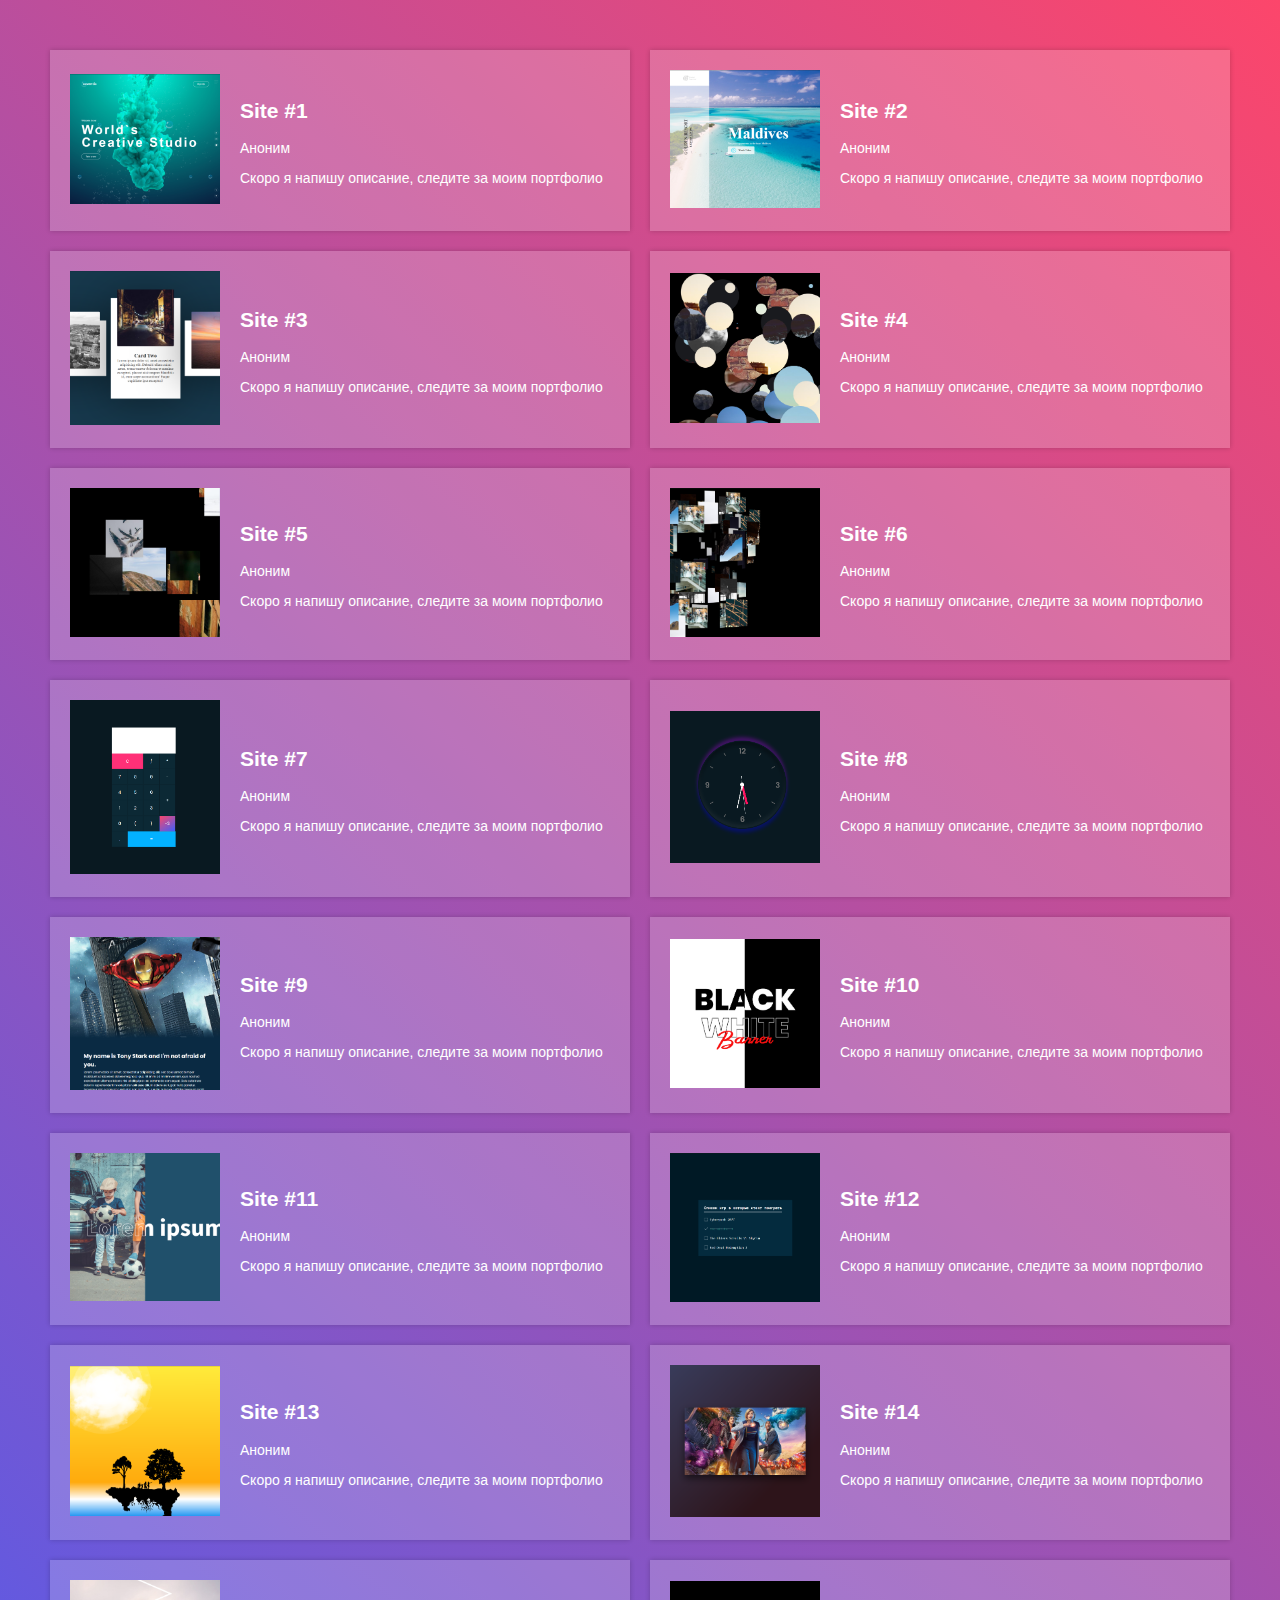
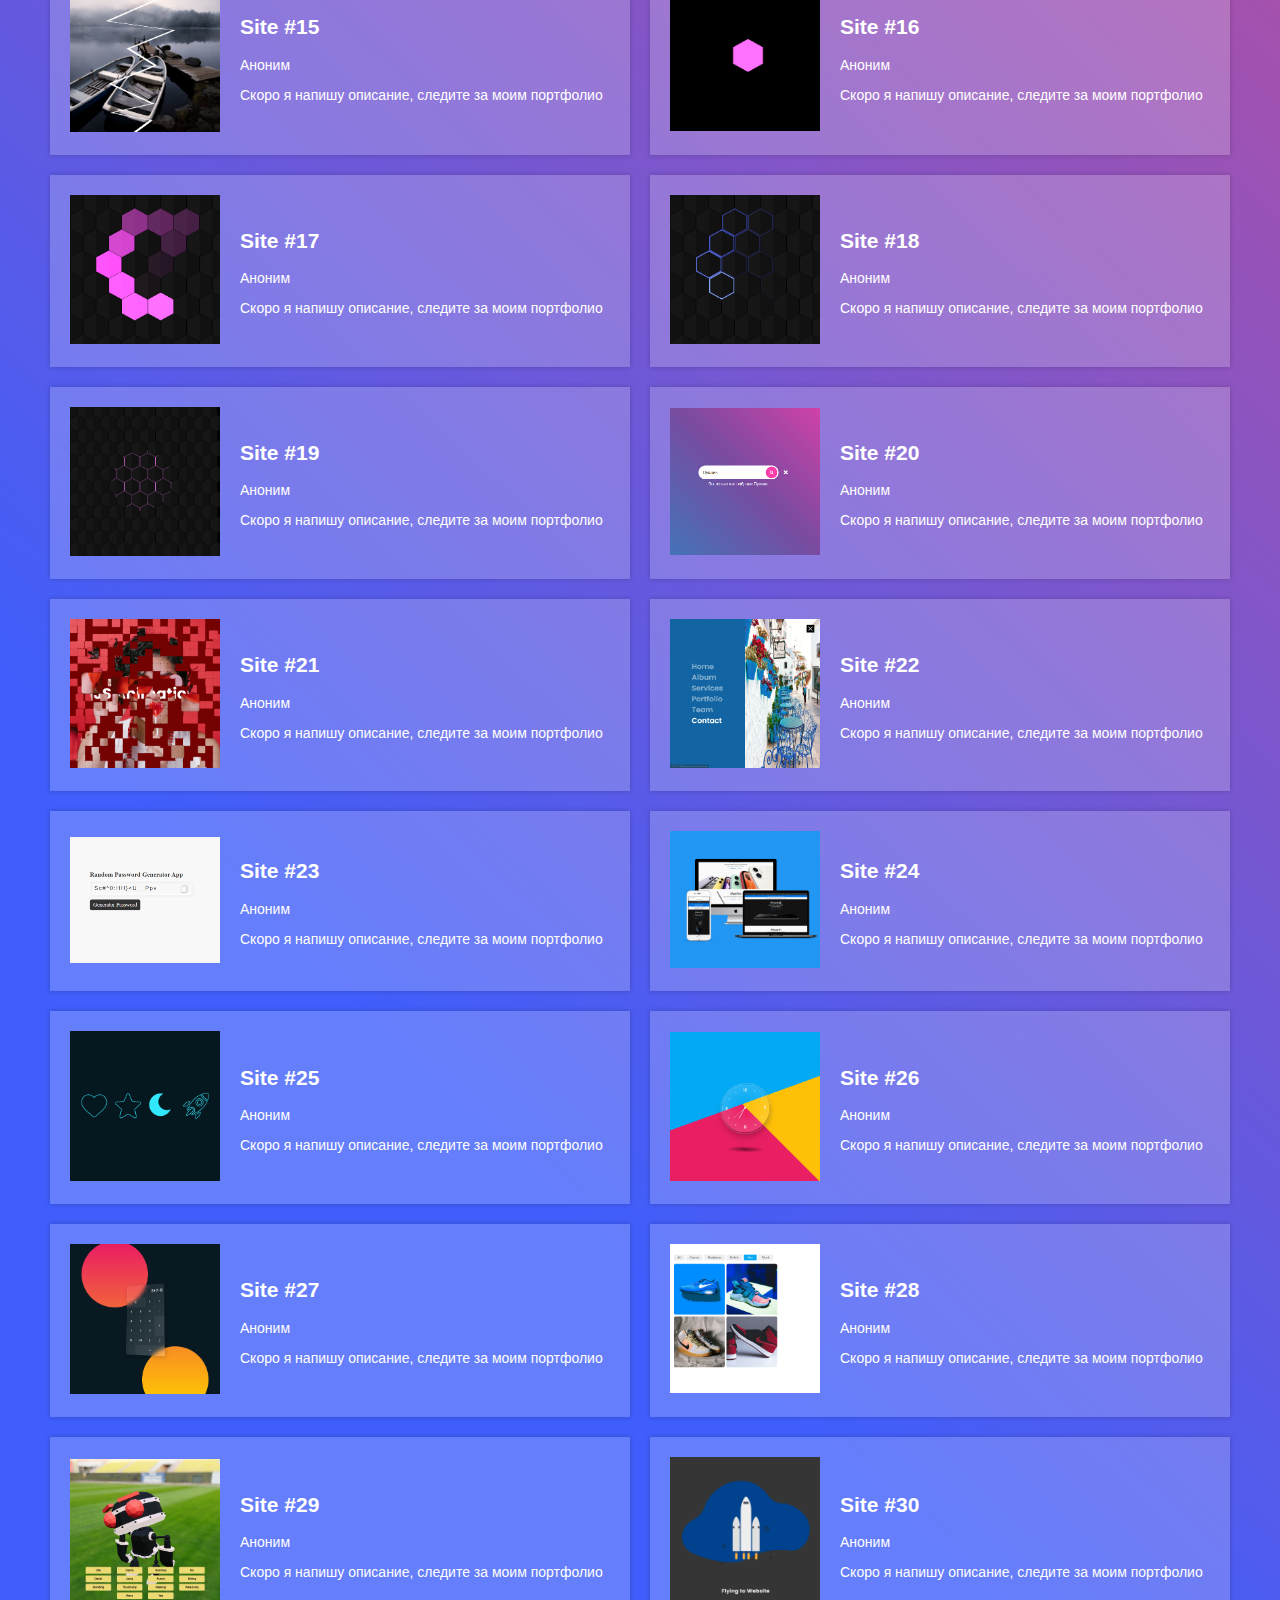
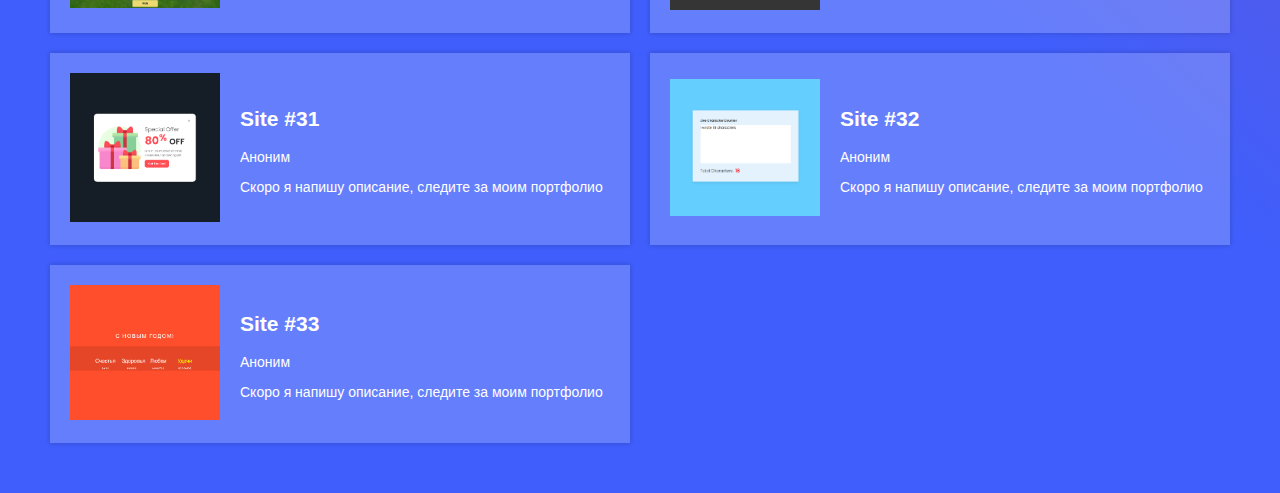
==== index.html @ 3d181e47 "portfolio" ====
<!DOCTYPE html>
<html lang="en">
<head>
    <meta charset="UTF-8">
    <meta name="viewport" content="width=device-width, initial-scale=1.0">
    <title>Portfolio</title>
    <link rel="stylesheet" href="css/styleGRID.css">
    <link rel="stylesheet" href="css/style.css">
    <link rel="stylesheet" href="https://cdnjs.cloudflare.com/ajax/libs/animate.css/4.1.1/animate.min.css"/>
</head>
<body>
    <div class="albums">

        <div class="album animate__animated animate__flipInX">
            <a href="edison/site1/index.html">
                <img src="edison/site1/show.png" alt="">
            </a>
            <div class="album_details">
                <h2>Site #1</h2>
                <a href="#" target="_blank">
                    <p class="album_artist">Аноним</p>
                </a>
                <p class="album_desc">Скоро я напишу описание, следите за моим портфолио</p>
            </div>
        </div>

        <div class="album animate__animated animate__flipInX">
            <a href="edison/site2/index.html">
                <img src="edison/site2/show.png" alt="">
            </a>
            <div class="album_details">
                <h2>Site #2</h2>
                <a href="#" target="_blank">
                    <p class="album_artist">Аноним</p>
                </a>
                <p class="album_desc">Скоро я напишу описание, следите за моим портфолио</p>
            </div>
        </div>

        <div class="album animate__animated animate__flipInX">
            <a href="edison/site3/index.html">
                <img src="edison/site3/show.png" alt="">
            </a>
            <div class="album_details">
                <h2>Site #3</h2>
                <a href="#" target="_blank">
                    <p class="album_artist">Аноним</p>
                </a>
                <p class="album_desc">Скоро я напишу описание, следите за моим портфолио</p>
            </div>
        </div>

        <div class="album animate__animated animate__flipInX">
            <a href="edison/site4/index.html">
                <img src="edison/site4/show.png" alt="">
            </a>
            <div class="album_details">
                <h2>Site #4</h2>
                <a href="#" target="_blank">
                    <p class="album_artist">Аноним</p>
                </a>
                <p class="album_desc">Скоро я напишу описание, следите за моим портфолио</p>
            </div>
        </div>

        <div class="album animate__animated animate__flipInX">
            <a href="edison/site5/index.html">
                <img src="edison/site5/show.png" alt="">
            </a>
            <div class="album_details">
                <h2>Site #5</h2>
                <a href="#" target="_blank">
                    <p class="album_artist">Аноним</p>
                </a>
                <p class="album_desc">Скоро я напишу описание, следите за моим портфолио</p>
            </div>
        </div>

        <div class="album animate__animated animate__flipInX">
            <a href="edison/site6/index.html">
                <img src="edison/site6/show.png" alt="">
            </a>
            <div class="album_details">
                <h2>Site #6</h2>
                <a href="#" target="_blank">
                    <p class="album_artist">Аноним</p>
                </a>
                <p class="album_desc">Скоро я напишу описание, следите за моим портфолио</p>
            </div>
        </div>

        <div class="album animate__animated animate__flipInX">
            <a href="edison/site7/index.html">
                <img src="edison/site7/show.png" alt="">
            </a>
            <div class="album_details">
                <h2>Site #7</h2>
                <a href="#" target="_blank">
                    <p class="album_artist">Аноним</p>
                </a>
                <p class="album_desc">Скоро я напишу описание, следите за моим портфолио</p>
            </div>
        </div>

        <div class="album animate__animated animate__flipInX">
            <a href="edison/site8/index.html">
                <img src="edison/site8/show.png" alt="">
            </a>
            <div class="album_details">
                <h2>Site #8</h2>
                <a href="#" target="_blank">
                    <p class="album_artist">Аноним</p>
                </a>
                <p class="album_desc">Скоро я напишу описание, следите за моим портфолио</p>
            </div>
        </div>

        <div class="album animate__animated animate__flipInX">
            <a href="edison/site9/index.html">
                <img src="edison/site9/show.png" alt="">
            </a>
            <div class="album_details">
                <h2>Site #9</h2>
                <a href="#" target="_blank">
                    <p class="album_artist">Аноним</p>
                </a>
                <p class="album_desc">Скоро я напишу описание, следите за моим портфолио</p>
            </div>
        </div>

        <div class="album animate__animated animate__flipInX">
            <a href="edison/site10/index.html">
                <img src="edison/site10/show.png" alt="">
            </a>
            <div class="album_details">
                <h2>Site #10</h2>
                <a href="#" target="_blank">
                    <p class="album_artist">Аноним</p>
                </a>
                <p class="album_desc">Скоро я напишу описание, следите за моим портфолио</p>
            </div>
        </div>

        <div class="album animate__animated animate__flipInX">
            <a href="edison/site11/index.html">
                <img src="edison/site11/show.png" alt="">
            </a>
            <div class="album_details">
                <h2>Site #11</h2>
                <a href="#" target="_blank">
                    <p class="album_artist">Аноним</p>
                </a>
                <p class="album_desc">Скоро я напишу описание, следите за моим портфолио</p>
            </div>
        </div>

        <div class="album animate__animated animate__flipInX">
            <a href="edison/site12/index.html">
                <img src="edison/site12/show.png" alt="">
            </a>
            <div class="album_details">
                <h2>Site #12</h2>
                <a href="#" target="_blank">
                    <p class="album_artist">Аноним</p>
                </a>
                <p class="album_desc">Скоро я напишу описание, следите за моим портфолио</p>
            </div>
        </div>

        <div class="album animate__animated animate__flipInX">
            <a href="edison/site13/index.html">
                <img src="edison/site13/show.png" alt="">
            </a>
            <div class="album_details">
                <h2>Site #13</h2>
                <a href="#" target="_blank">
                    <p class="album_artist">Аноним</p>
                </a>
                <p class="album_desc">Скоро я напишу описание, следите за моим портфолио</p>
            </div>
        </div>

        <div class="album animate__animated animate__flipInX">
            <a href="edison/site14/index.html">
                <img src="edison/site14/show.png" alt="">
            </a>
            <div class="album_details">
                <h2>Site #14</h2>
                <a href="#" target="_blank">
                    <p class="album_artist">Аноним</p>
                </a>
                <p class="album_desc">Скоро я напишу описание, следите за моим портфолио</p>
            </div>
        </div>

        <div class="album animate__animated animate__flipInX">
            <a href="edison/site15/index.html">
                <img src="edison/site15/show.png" alt="">
            </a>
            <div class="album_details">
                <h2>Site #15</h2>
                <a href="#" target="_blank">
                    <p class="album_artist">Аноним</p>
                </a>
                <p class="album_desc">Скоро я напишу описание, следите за моим портфолио</p>
            </div>
        </div>

        <div class="album animate__animated animate__flipInX">
            <a href="edison/site16/index.html">
                <img src="edison/site16/show.png" alt="">
            </a>
            <div class="album_details">
                <h2>Site #16</h2>
                <a href="#" target="_blank">
                    <p class="album_artist">Аноним</p>
                </a>
                <p class="album_desc">Скоро я напишу описание, следите за моим портфолио</p>
            </div>
        </div>

        <div class="album animate__animated animate__flipInX">
            <a href="edison/site17/index.html">
                <img src="edison/site17/show.png" alt="">
            </a>
            <div class="album_details">
                <h2>Site #17</h2>
                <a href="#" target="_blank">
                    <p class="album_artist">Аноним</p>
                </a>
                <p class="album_desc">Скоро я напишу описание, следите за моим портфолио</p>
            </div>
        </div>

        <div class="album animate__animated animate__flipInX">
            <a href="edison/site18/index.html">
                <img src="edison/site18/show.png" alt="">
            </a>
            <div class="album_details">
                <h2>Site #18</h2>
                <a href="#" target="_blank">
                    <p class="album_artist">Аноним</p>
                </a>
                <p class="album_desc">Скоро я напишу описание, следите за моим портфолио</p>
            </div>
        </div>

        <div class="album animate__animated animate__flipInX">
            <a href="edison/site19/index.html">
                <img src="edison/site19/show.png" alt="">
            </a>
            <div class="album_details">
                <h2>Site #19</h2>
                <a href="#" target="_blank">
                    <p class="album_artist">Аноним</p>
                </a>
                <p class="album_desc">Скоро я напишу описание, следите за моим портфолио</p>
            </div>
        </div>

        <div class="album animate__animated animate__flipInX">
            <a href="edison/site20/index.html">
                <img src="edison/site20/show.png" alt="">
            </a>
            <div class="album_details">
                <h2>Site #20</h2>
                <a href="#" target="_blank">
                    <p class="album_artist">Аноним</p>
                </a>
                <p class="album_desc">Скоро я напишу описание, следите за моим портфолио</p>
            </div>
        </div>

        <div class="album animate__animated animate__flipInX">
            <a href="edison/site21/index.html">
                <img src="edison/site21/show.png" alt="">
            </a>
            <div class="album_details">
                <h2>Site #21</h2>
                <a href="#" target="_blank">
                    <p class="album_artist">Аноним</p>
                </a>
                <p class="album_desc">Скоро я напишу описание, следите за моим портфолио</p>
            </div>
        </div>

        <div class="album animate__animated animate__flipInX">
            <a href="edison/site22/index.html">
                <img src="edison/site22/show.png" alt="">
            </a>
            <div class="album_details">
                <h2>Site #22</h2>
                <a href="#" target="_blank">
                    <p class="album_artist">Аноним</p>
                </a>
                <p class="album_desc">Скоро я напишу описание, следите за моим портфолио</p>
            </div>
        </div>

        <div class="album animate__animated animate__flipInX">
            <a href="edison/site23/index.html">
                <img src="edison/site23/show.png" alt="">
            </a>
            <div class="album_details">
                <h2>Site #23</h2>
                <a href="#" target="_blank">
                    <p class="album_artist">Аноним</p>
                </a>
                <p class="album_desc">Скоро я напишу описание, следите за моим портфолио</p>
            </div>
        </div>

        <div class="album animate__animated animate__flipInX">
            <a href="edison/site24/index.html">
                <img src="edison/site24/show.png" alt="">
            </a>
            <div class="album_details">
                <h2>Site #24</h2>
                <a href="#" target="_blank">
                    <p class="album_artist">Аноним</p>
                </a>
                <p class="album_desc">Скоро я напишу описание, следите за моим портфолио</p>
            </div>
        </div>

        <div class="album animate__animated animate__flipInX">
            <a href="edison/site25/index.html">
                <img src="edison/site25/show.png" alt="">
            </a>
            <div class="album_details">
                <h2>Site #25</h2>
                <a href="#" target="_blank">
                    <p class="album_artist">Аноним</p>
                </a>
                <p class="album_desc">Скоро я напишу описание, следите за моим портфолио</p>
            </div>
        </div>

        <div class="album animate__animated animate__flipInX">
            <a href="edison/site26/index.html">
                <img src="edison/site26/show.png" alt="">
            </a>
            <div class="album_details">
                <h2>Site #26</h2>
                <a href="#" target="_blank">
                    <p class="album_artist">Аноним</p>
                </a>
                <p class="album_desc">Скоро я напишу описание, следите за моим портфолио</p>
            </div>
        </div>

        <div class="album animate__animated animate__flipInX">
            <a href="edison/site27/index.html">
                <img src="edison/site27/show.png" alt="">
            </a>
            <div class="album_details">
                <h2>Site #27</h2>
                <a href="#" target="_blank">
                    <p class="album_artist">Аноним</p>
                </a>
                <p class="album_desc">Скоро я напишу описание, следите за моим портфолио</p>
            </div>
        </div>

        <div class="album animate__animated animate__flipInX">
            <a href="edison/site28/index.html">
                <img src="edison/site28/show.png" alt="">
            </a>
            <div class="album_details">
                <h2>Site #28</h2>
                <a href="#" target="_blank">
                    <p class="album_artist">Аноним</p>
                </a>
                <p class="album_desc">Скоро я напишу описание, следите за моим портфолио</p>
            </div>
        </div>

        <div class="album animate__animated animate__flipInX">
            <a href="edison/site29/index.html">
                <img src="edison/site29/show.png" alt="">
            </a>
            <div class="album_details">
                <h2>Site #29</h2>
                <a href="#" target="_blank">
                    <p class="album_artist">Аноним</p>
                </a>
                <p class="album_desc">Скоро я напишу описание, следите за моим портфолио</p>
            </div>
        </div>

        <div class="album animate__animated animate__flipInX">
            <a href="edison/site30/index.html">
                <img src="edison/site30/show.png" alt="">
            </a>
            <div class="album_details">
                <h2>Site #30</h2>
                <a href="#" target="_blank">
                    <p class="album_artist">Аноним</p>
                </a>
                <p class="album_desc">Скоро я напишу описание, следите за моим портфолио</p>
            </div>
        </div>

        <div class="album animate__animated animate__flipInX">
            <a href="edison/site31/index.html">
                <img src="edison/site31/show.png" alt="">
            </a>
            <div class="album_details">
                <h2>Site #31</h2>
                <a href="#" target="_blank">
                    <p class="album_artist">Аноним</p>
                </a>
                <p class="album_desc">Скоро я напишу описание, следите за моим портфолио</p>
            </div>
        </div>

        <div class="album animate__animated animate__flipInX">
            <a href="edison/site32/index.html">
                <img src="edison/site32/show.png" alt="">
            </a>
            <div class="album_details">
                <h2>Site #32</h2>
                <a href="#" target="_blank">
                    <p class="album_artist">Аноним</p>
                </a>
                <p class="album_desc">Скоро я напишу описание, следите за моим портфолио</p>
            </div>
        </div>

        <div class="album animate__animated animate__flipInX">
            <a href="edison/site33/index.html">
                <img src="edison/site33/show.png" alt="">
            </a>
            <div class="album_details">
                <h2>Site #33</h2>
                <a href="#" target="_blank">
                    <p class="album_artist">Аноним</p>
                </a>
                <p class="album_desc">Скоро я напишу описание, следите за моим портфолио</p>
            </div>
        </div>
        
    </div>
</body>
</html>
---- css/styleGRID.css ----
.albums{
    display: grid;
    grid-template-columns: repeat(auto-fit, minmax(400px, 1fr));
    grid-gap: 20px;
    
}

.album{
    display: grid;
    grid-template-columns: 150px 1fr;
    grid-gap: 20px;
    background-color: rgba(255, 255, 255, 0.2);
    box-shadow: 0px 0px 5px rgba(0, 0, 0, 0.2);
    padding: 20px;
    align-items: center;
}

.album img{
    width: 100%;
}

.album a{
    text-decoration: none;
    color: white;
}
 
@media (max-width: 640px){
    .albums{
        grid-template-columns: 1fr;
        grid-gap: 10px;
    }

    .album{
        grid-template-columns: 2fr 1fr;
        grid-gap: 10px;
        padding: 10px;
    }
}

@media (max-width: 380px){
    .albums{
        grid-gap: 5px;
    }
    .album{
        grid-template-columns: 1fr;
        grid-template-rows: 1.5fr 1fr;
        grid-gap: 5px;
        padding: 5px;
        text-align: center;
    }
    body{
        margin: 20px !important;
    }
    
}
---- css/style.css ----
html{
    font-size: 14px;
    font-weight: 300;
    font-family: -apple-system, BlinkMacSystemFont, 'Segoe UI', Roboto, Oxygen, Ubuntu, Cantarell, 'Open Sans', 'Helvetica Neue', sans-serif;
    color: white;
}

body{
    background: rgb(63,94,251);
    background: linear-gradient(43deg, rgba(63,94,251,1) 29%, rgba(252,70,107,1) 100%);
    margin: 50px;
    min-height: 100vh;
}
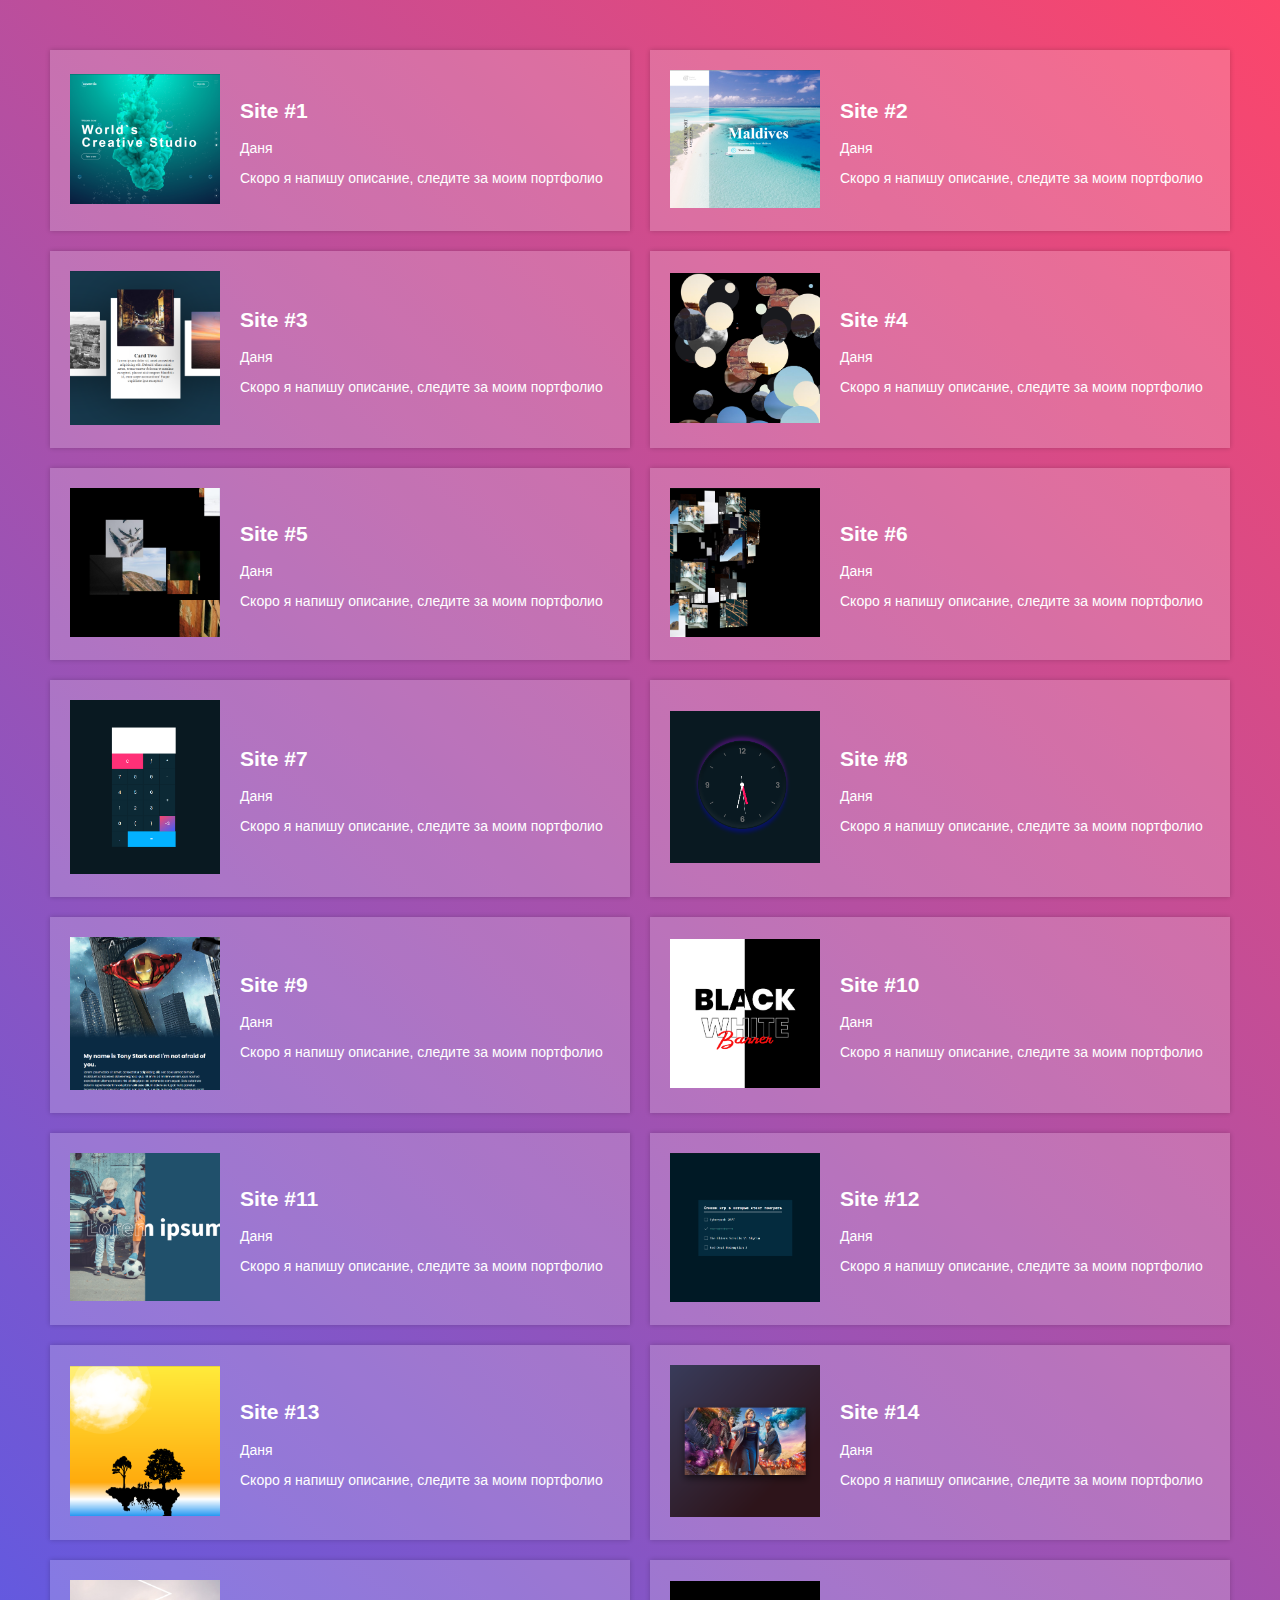
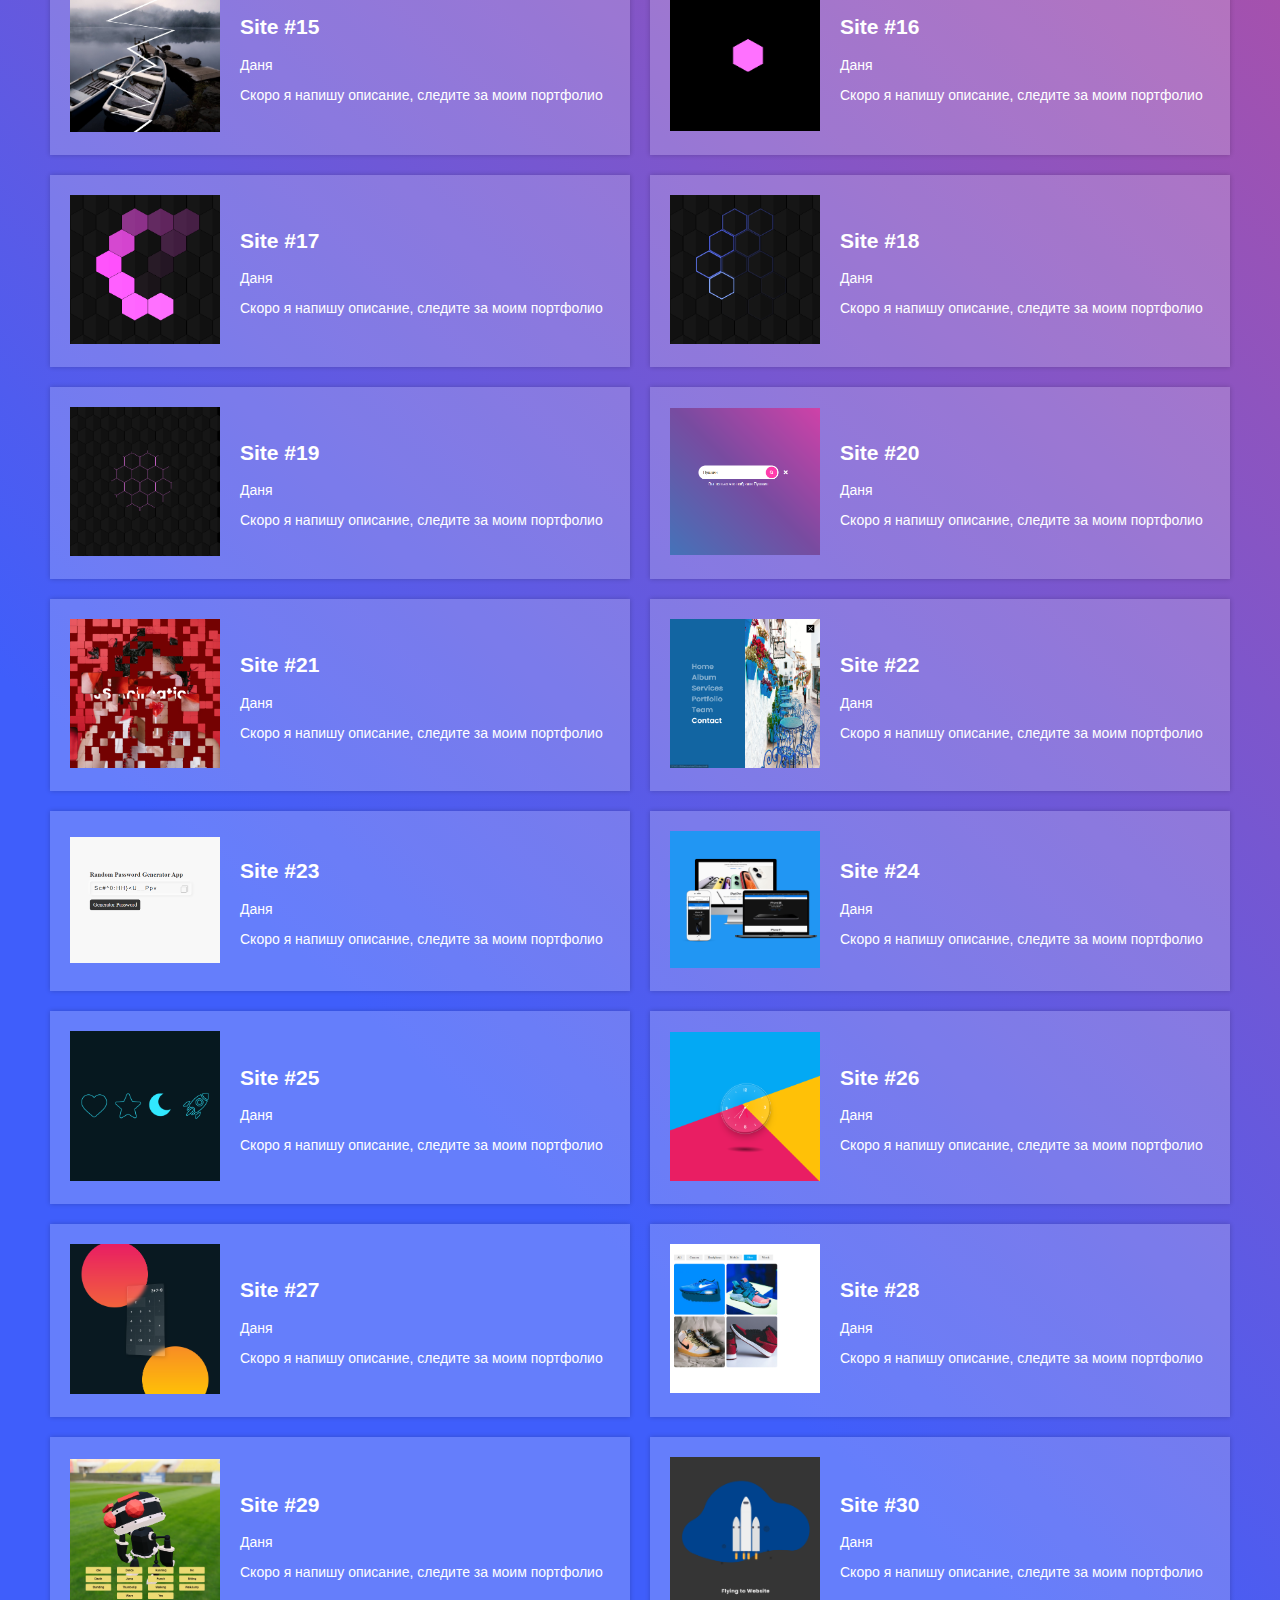
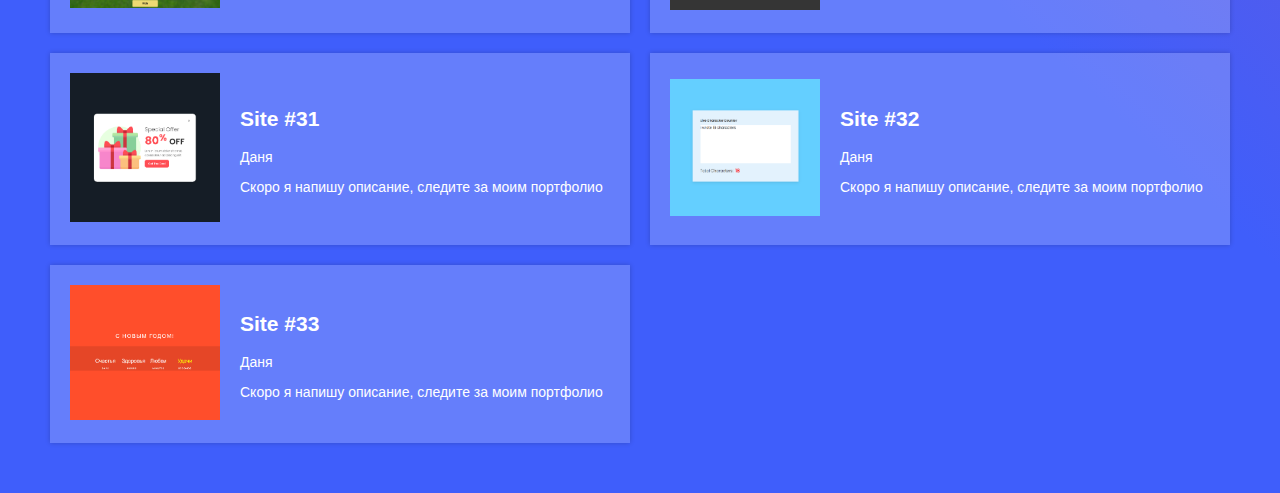
==== commit d4fe6e6e: "Update index.html" ====
--- a/index.html
+++ b/index.html
@@ -17,8 +17,8 @@
             </a>
             <div class="album_details">
                 <h2>Site #1</h2>
-                <a href="#" target="_blank">
-                    <p class="album_artist">Аноним</p>
+                <a href="google.com" target="_blank">
+                    <p class="album_artist">Даня</p>
                 </a>
                 <p class="album_desc">Скоро я напишу описание, следите за моим портфолио</p>
             </div>
@@ -30,8 +30,8 @@
             </a>
             <div class="album_details">
                 <h2>Site #2</h2>
-                <a href="#" target="_blank">
-                    <p class="album_artist">Аноним</p>
+                <a href="google.com" target="_blank">
+                    <p class="album_artist">Даня</p>
                 </a>
                 <p class="album_desc">Скоро я напишу описание, следите за моим портфолио</p>
             </div>
@@ -43,8 +43,8 @@
             </a>
             <div class="album_details">
                 <h2>Site #3</h2>
-                <a href="#" target="_blank">
-                    <p class="album_artist">Аноним</p>
+                <a href="google.com" target="_blank">
+                    <p class="album_artist">Даня</p>
                 </a>
                 <p class="album_desc">Скоро я напишу описание, следите за моим портфолио</p>
             </div>
@@ -56,8 +56,8 @@
             </a>
             <div class="album_details">
                 <h2>Site #4</h2>
-                <a href="#" target="_blank">
-                    <p class="album_artist">Аноним</p>
+                <a href="google.com" target="_blank">
+                    <p class="album_artist">Даня</p>
                 </a>
                 <p class="album_desc">Скоро я напишу описание, следите за моим портфолио</p>
             </div>
@@ -69,8 +69,8 @@
             </a>
             <div class="album_details">
                 <h2>Site #5</h2>
-                <a href="#" target="_blank">
-                    <p class="album_artist">Аноним</p>
+                <a href="google.com" target="_blank">
+                    <p class="album_artist">Даня</p>
                 </a>
                 <p class="album_desc">Скоро я напишу описание, следите за моим портфолио</p>
             </div>
@@ -82,8 +82,8 @@
             </a>
             <div class="album_details">
                 <h2>Site #6</h2>
-                <a href="#" target="_blank">
-                    <p class="album_artist">Аноним</p>
+                <a href="google.com" target="_blank">
+                    <p class="album_artist">Даня</p>
                 </a>
                 <p class="album_desc">Скоро я напишу описание, следите за моим портфолио</p>
             </div>
@@ -95,8 +95,8 @@
             </a>
             <div class="album_details">
                 <h2>Site #7</h2>
-                <a href="#" target="_blank">
-                    <p class="album_artist">Аноним</p>
+                <a href="google.com" target="_blank">
+                    <p class="album_artist">Даня</p>
                 </a>
                 <p class="album_desc">Скоро я напишу описание, следите за моим портфолио</p>
             </div>
@@ -108,8 +108,8 @@
             </a>
             <div class="album_details">
                 <h2>Site #8</h2>
-                <a href="#" target="_blank">
-                    <p class="album_artist">Аноним</p>
+                <a href="google.com" target="_blank">
+                    <p class="album_artist">Даня</p>
                 </a>
                 <p class="album_desc">Скоро я напишу описание, следите за моим портфолио</p>
             </div>
@@ -121,8 +121,8 @@
             </a>
             <div class="album_details">
                 <h2>Site #9</h2>
-                <a href="#" target="_blank">
-                    <p class="album_artist">Аноним</p>
+                <a href="google.com" target="_blank">
+                    <p class="album_artist">Даня</p>
                 </a>
                 <p class="album_desc">Скоро я напишу описание, следите за моим портфолио</p>
             </div>
@@ -134,8 +134,8 @@
             </a>
             <div class="album_details">
                 <h2>Site #10</h2>
-                <a href="#" target="_blank">
-                    <p class="album_artist">Аноним</p>
+                <a href="google.com" target="_blank">
+                    <p class="album_artist">Даня</p>
                 </a>
                 <p class="album_desc">Скоро я напишу описание, следите за моим портфолио</p>
             </div>
@@ -147,8 +147,8 @@
             </a>
             <div class="album_details">
                 <h2>Site #11</h2>
-                <a href="#" target="_blank">
-                    <p class="album_artist">Аноним</p>
+                <a href="google.com" target="_blank">
+                    <p class="album_artist">Даня</p>
                 </a>
                 <p class="album_desc">Скоро я напишу описание, следите за моим портфолио</p>
             </div>
@@ -160,8 +160,8 @@
             </a>
             <div class="album_details">
                 <h2>Site #12</h2>
-                <a href="#" target="_blank">
-                    <p class="album_artist">Аноним</p>
+                <a href="google.com" target="_blank">
+                    <p class="album_artist">Даня</p>
                 </a>
                 <p class="album_desc">Скоро я напишу описание, следите за моим портфолио</p>
             </div>
@@ -173,8 +173,8 @@
             </a>
             <div class="album_details">
                 <h2>Site #13</h2>
-                <a href="#" target="_blank">
-                    <p class="album_artist">Аноним</p>
+                <a href="google.com" target="_blank">
+                    <p class="album_artist">Даня</p>
                 </a>
                 <p class="album_desc">Скоро я напишу описание, следите за моим портфолио</p>
             </div>
@@ -186,8 +186,8 @@
             </a>
             <div class="album_details">
                 <h2>Site #14</h2>
-                <a href="#" target="_blank">
-                    <p class="album_artist">Аноним</p>
+                <a href="google.com" target="_blank">
+                    <p class="album_artist">Даня</p>
                 </a>
                 <p class="album_desc">Скоро я напишу описание, следите за моим портфолио</p>
             </div>
@@ -199,8 +199,8 @@
             </a>
             <div class="album_details">
                 <h2>Site #15</h2>
-                <a href="#" target="_blank">
-                    <p class="album_artist">Аноним</p>
+                <a href="google.com" target="_blank">
+                    <p class="album_artist">Даня</p>
                 </a>
                 <p class="album_desc">Скоро я напишу описание, следите за моим портфолио</p>
             </div>
@@ -212,8 +212,8 @@
             </a>
             <div class="album_details">
                 <h2>Site #16</h2>
-                <a href="#" target="_blank">
-                    <p class="album_artist">Аноним</p>
+                <a href="google.com" target="_blank">
+                    <p class="album_artist">Даня</p>
                 </a>
                 <p class="album_desc">Скоро я напишу описание, следите за моим портфолио</p>
             </div>
@@ -225,8 +225,8 @@
             </a>
             <div class="album_details">
                 <h2>Site #17</h2>
-                <a href="#" target="_blank">
-                    <p class="album_artist">Аноним</p>
+                <a href="google.com" target="_blank">
+                    <p class="album_artist">Даня</p>
                 </a>
                 <p class="album_desc">Скоро я напишу описание, следите за моим портфолио</p>
             </div>
@@ -238,8 +238,8 @@
             </a>
             <div class="album_details">
                 <h2>Site #18</h2>
-                <a href="#" target="_blank">
-                    <p class="album_artist">Аноним</p>
+                <a href="google.com" target="_blank">
+                    <p class="album_artist">Даня</p>
                 </a>
                 <p class="album_desc">Скоро я напишу описание, следите за моим портфолио</p>
             </div>
@@ -251,8 +251,8 @@
             </a>
             <div class="album_details">
                 <h2>Site #19</h2>
-                <a href="#" target="_blank">
-                    <p class="album_artist">Аноним</p>
+                <a href="google.com" target="_blank">
+                    <p class="album_artist">Даня</p>
                 </a>
                 <p class="album_desc">Скоро я напишу описание, следите за моим портфолио</p>
             </div>
@@ -264,8 +264,8 @@
             </a>
             <div class="album_details">
                 <h2>Site #20</h2>
-                <a href="#" target="_blank">
-                    <p class="album_artist">Аноним</p>
+                <a href="google.com" target="_blank">
+                    <p class="album_artist">Даня</p>
                 </a>
                 <p class="album_desc">Скоро я напишу описание, следите за моим портфолио</p>
             </div>
@@ -277,8 +277,8 @@
             </a>
             <div class="album_details">
                 <h2>Site #21</h2>
-                <a href="#" target="_blank">
-                    <p class="album_artist">Аноним</p>
+                <a href="google.com" target="_blank">
+                    <p class="album_artist">Даня</p>
                 </a>
                 <p class="album_desc">Скоро я напишу описание, следите за моим портфолио</p>
             </div>
@@ -290,8 +290,8 @@
             </a>
             <div class="album_details">
                 <h2>Site #22</h2>
-                <a href="#" target="_blank">
-                    <p class="album_artist">Аноним</p>
+                <a href="google.com" target="_blank">
+                    <p class="album_artist">Даня</p>
                 </a>
                 <p class="album_desc">Скоро я напишу описание, следите за моим портфолио</p>
             </div>
@@ -303,8 +303,8 @@
             </a>
             <div class="album_details">
                 <h2>Site #23</h2>
-                <a href="#" target="_blank">
-                    <p class="album_artist">Аноним</p>
+                <a href="google.com" target="_blank">
+                    <p class="album_artist">Даня</p>
                 </a>
                 <p class="album_desc">Скоро я напишу описание, следите за моим портфолио</p>
             </div>
@@ -316,8 +316,8 @@
             </a>
             <div class="album_details">
                 <h2>Site #24</h2>
-                <a href="#" target="_blank">
-                    <p class="album_artist">Аноним</p>
+                <a href="google.com" target="_blank">
+                    <p class="album_artist">Даня</p>
                 </a>
                 <p class="album_desc">Скоро я напишу описание, следите за моим портфолио</p>
             </div>
@@ -329,8 +329,8 @@
             </a>
             <div class="album_details">
                 <h2>Site #25</h2>
-                <a href="#" target="_blank">
-                    <p class="album_artist">Аноним</p>
+                <a href="google.com" target="_blank">
+                    <p class="album_artist">Даня</p>
                 </a>
                 <p class="album_desc">Скоро я напишу описание, следите за моим портфолио</p>
             </div>
@@ -342,8 +342,8 @@
             </a>
             <div class="album_details">
                 <h2>Site #26</h2>
-                <a href="#" target="_blank">
-                    <p class="album_artist">Аноним</p>
+                <a href="google.com" target="_blank">
+                    <p class="album_artist">Даня</p>
                 </a>
                 <p class="album_desc">Скоро я напишу описание, следите за моим портфолио</p>
             </div>
@@ -355,8 +355,8 @@
             </a>
             <div class="album_details">
                 <h2>Site #27</h2>
-                <a href="#" target="_blank">
-                    <p class="album_artist">Аноним</p>
+                <a href="google.com" target="_blank">
+                    <p class="album_artist">Даня</p>
                 </a>
                 <p class="album_desc">Скоро я напишу описание, следите за моим портфолио</p>
             </div>
@@ -368,8 +368,8 @@
             </a>
             <div class="album_details">
                 <h2>Site #28</h2>
-                <a href="#" target="_blank">
-                    <p class="album_artist">Аноним</p>
+                <a href="google.com" target="_blank">
+                    <p class="album_artist">Даня</p>
                 </a>
                 <p class="album_desc">Скоро я напишу описание, следите за моим портфолио</p>
             </div>
@@ -381,8 +381,8 @@
             </a>
             <div class="album_details">
                 <h2>Site #29</h2>
-                <a href="#" target="_blank">
-                    <p class="album_artist">Аноним</p>
+                <a href="google.com" target="_blank">
+                    <p class="album_artist">Даня</p>
                 </a>
                 <p class="album_desc">Скоро я напишу описание, следите за моим портфолио</p>
             </div>
@@ -394,8 +394,8 @@
             </a>
             <div class="album_details">
                 <h2>Site #30</h2>
-                <a href="#" target="_blank">
-                    <p class="album_artist">Аноним</p>
+                <a href="google.com" target="_blank">
+                    <p class="album_artist">Даня</p>
                 </a>
                 <p class="album_desc">Скоро я напишу описание, следите за моим портфолио</p>
             </div>
@@ -407,8 +407,8 @@
             </a>
             <div class="album_details">
                 <h2>Site #31</h2>
-                <a href="#" target="_blank">
-                    <p class="album_artist">Аноним</p>
+                <a href="google.com" target="_blank">
+                    <p class="album_artist">Даня</p>
                 </a>
                 <p class="album_desc">Скоро я напишу описание, следите за моим портфолио</p>
             </div>
@@ -420,8 +420,8 @@
             </a>
             <div class="album_details">
                 <h2>Site #32</h2>
-                <a href="#" target="_blank">
-                    <p class="album_artist">Аноним</p>
+                <a href="google.com" target="_blank">
+                    <p class="album_artist">Даня</p>
                 </a>
                 <p class="album_desc">Скоро я напишу описание, следите за моим портфолио</p>
             </div>
@@ -433,8 +433,8 @@
             </a>
             <div class="album_details">
                 <h2>Site #33</h2>
-                <a href="#" target="_blank">
-                    <p class="album_artist">Аноним</p>
+                <a href="google.com" target="_blank">
+                    <p class="album_artist">Даня</p>
                 </a>
                 <p class="album_desc">Скоро я напишу описание, следите за моим портфолио</p>
             </div>
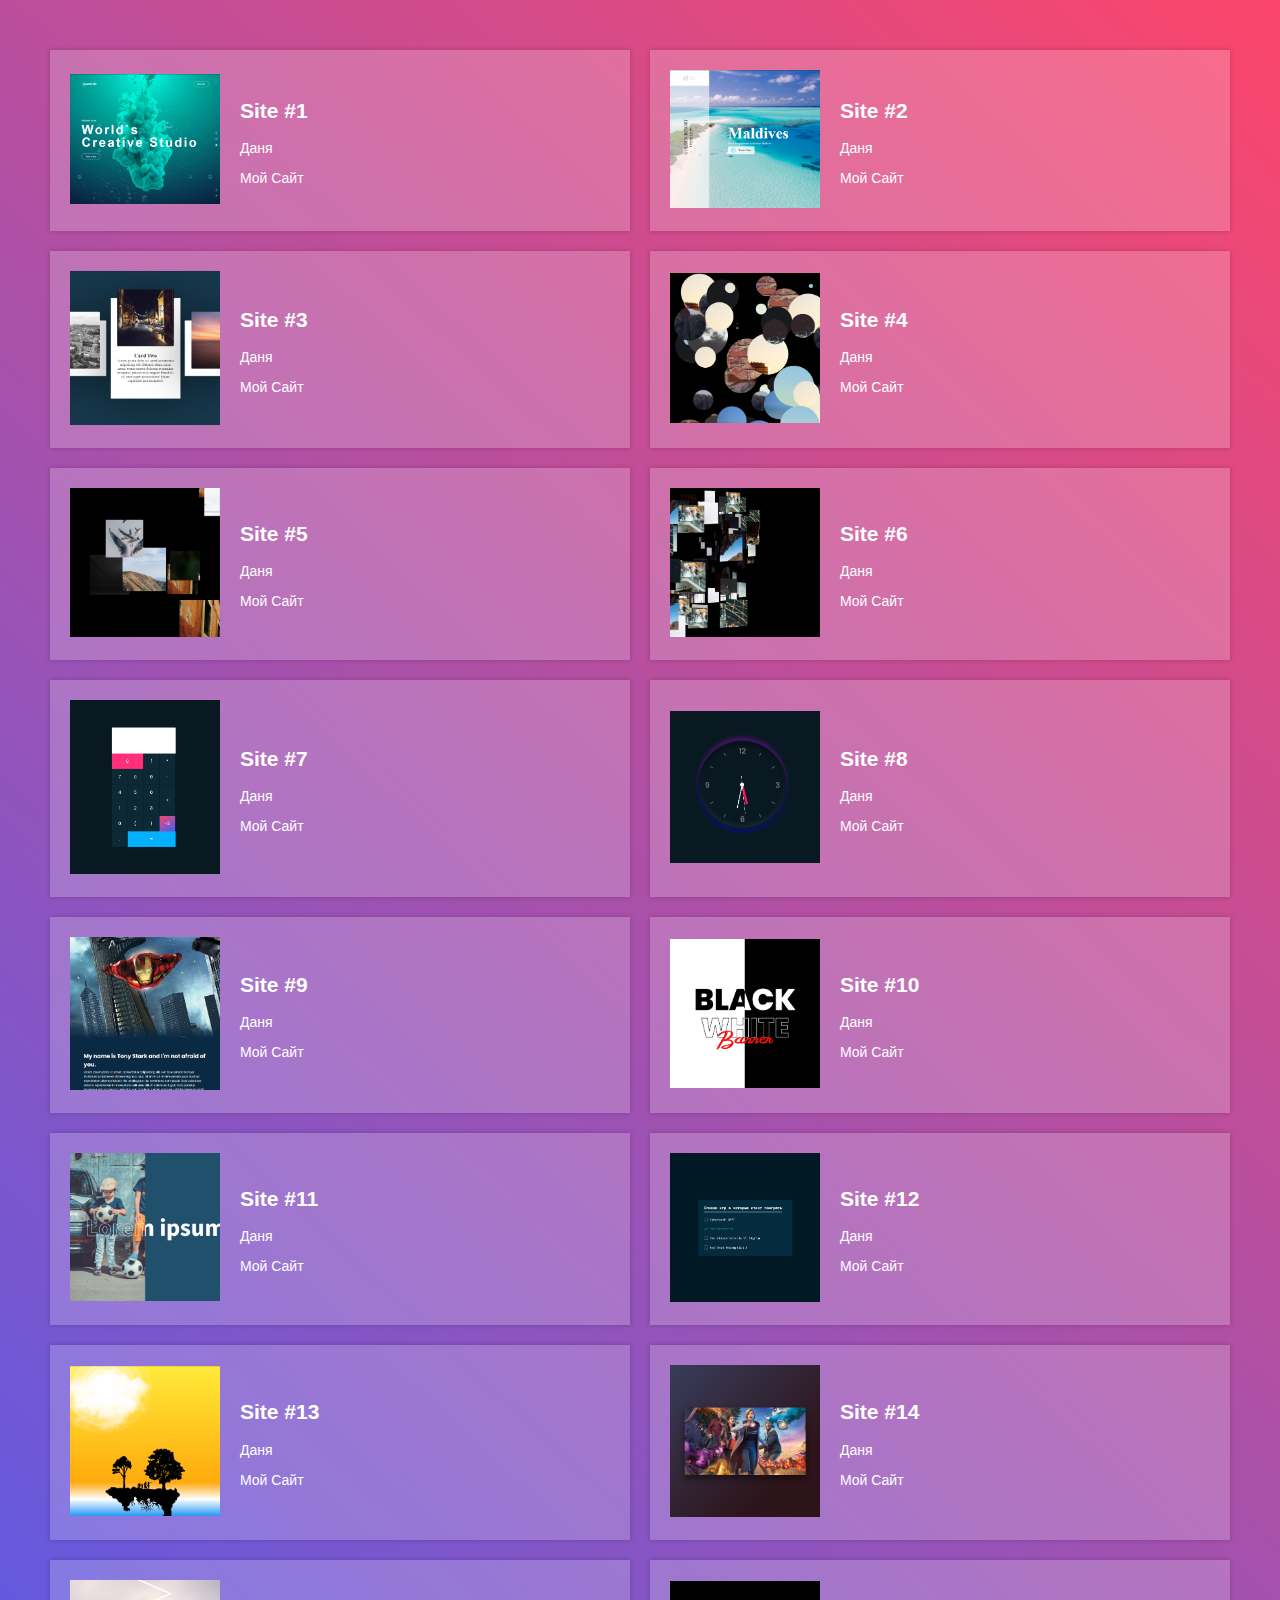
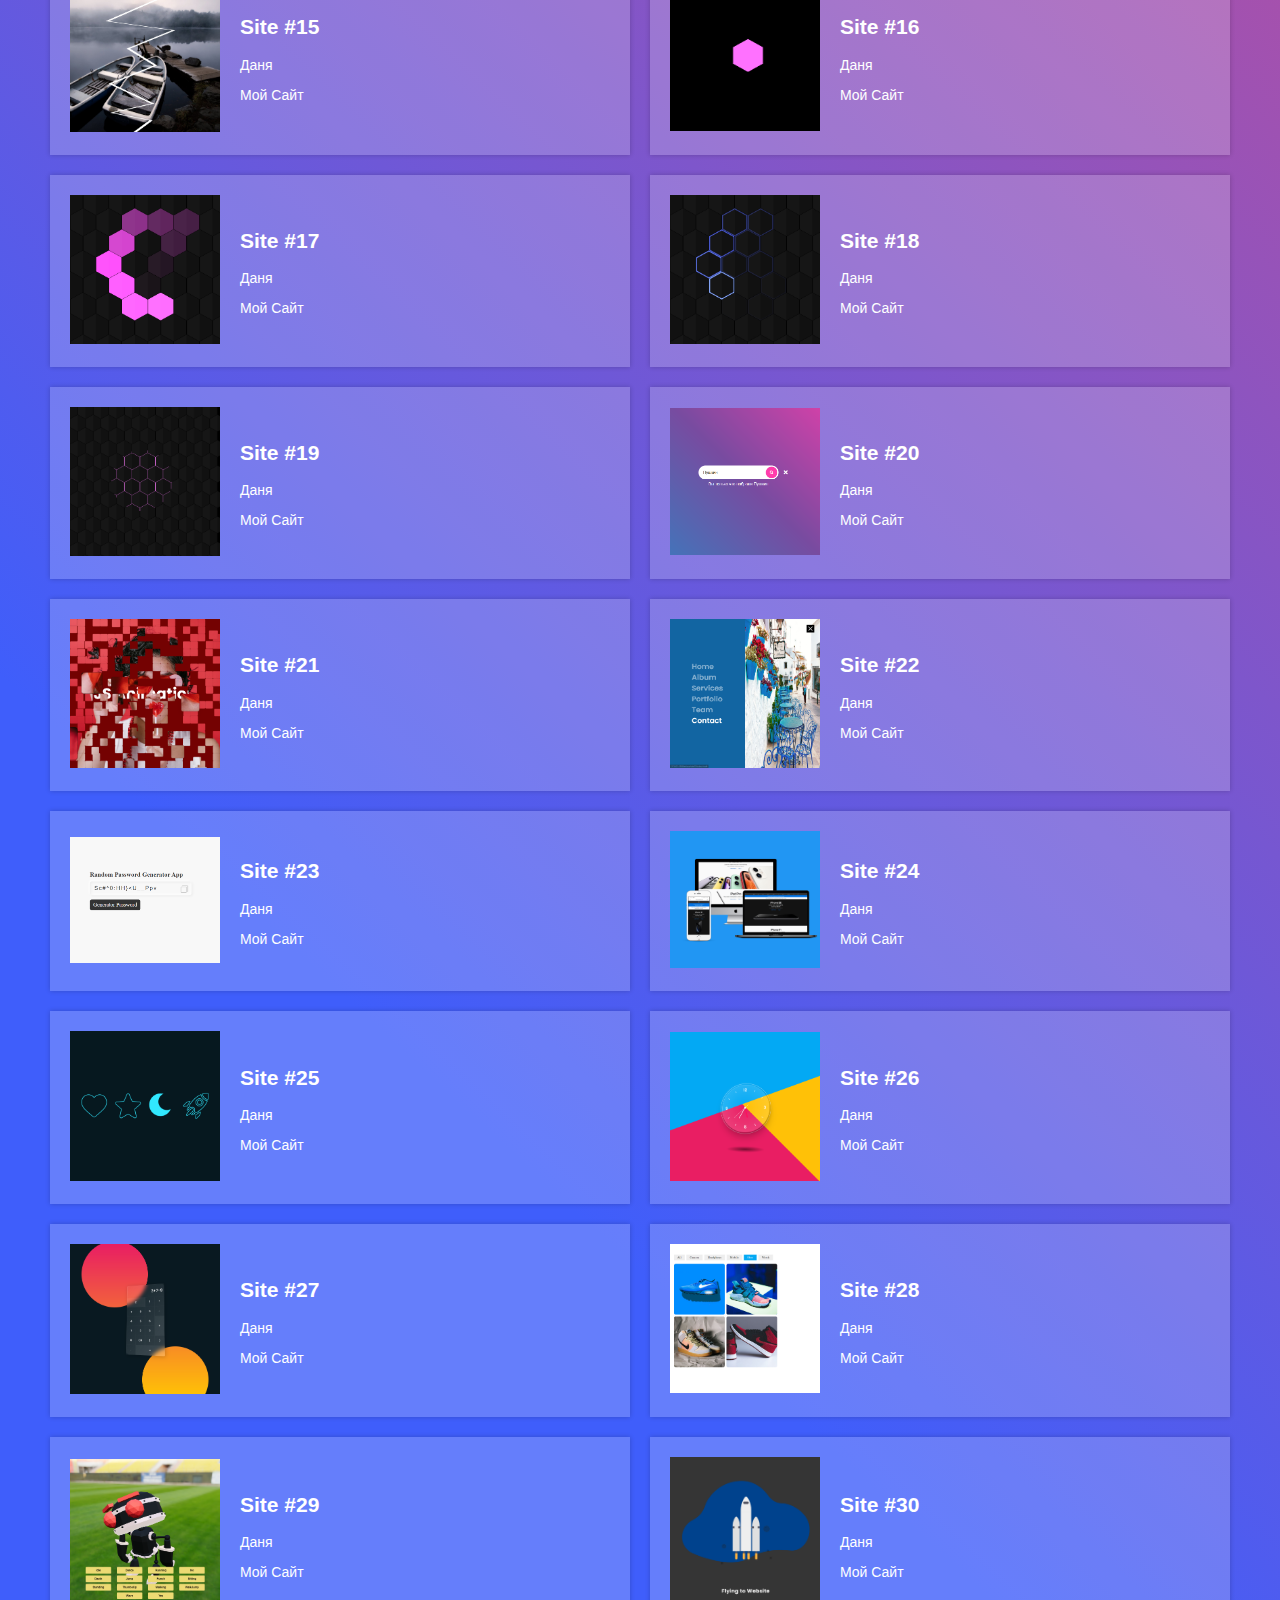
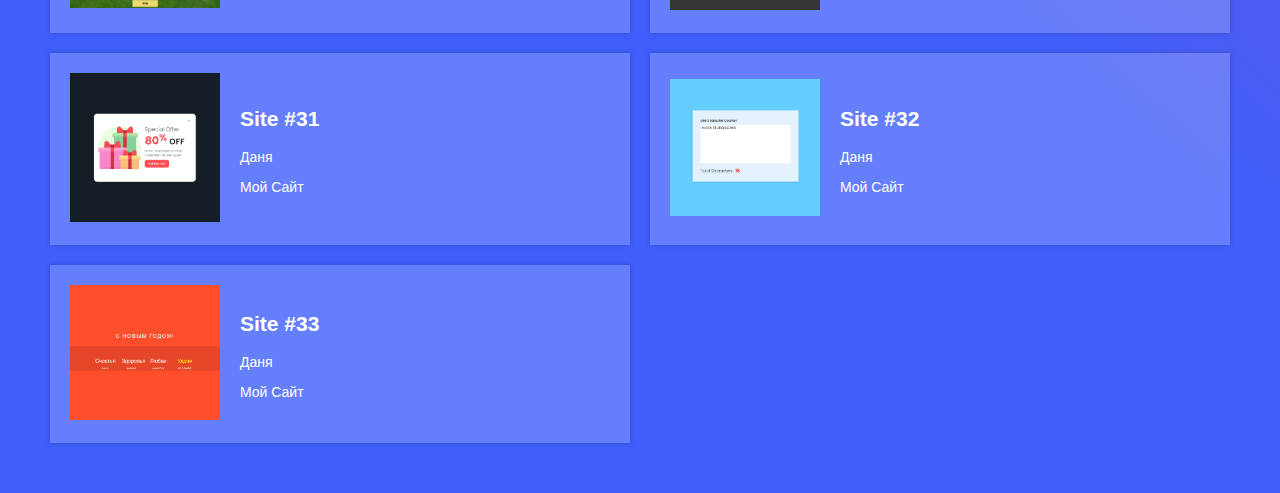
==== commit 5d3e2d3c: "Update index.html" ====
--- a/index.html
+++ b/index.html
@@ -20,7 +20,7 @@
                 <a href="google.com" target="_blank">
                     <p class="album_artist">Даня</p>
                 </a>
-                <p class="album_desc">Скоро я напишу описание, следите за моим портфолио</p>
+                <p class="album_desc">Мой Сайт</p>
             </div>
         </div>
 
@@ -33,7 +33,7 @@
                 <a href="google.com" target="_blank">
                     <p class="album_artist">Даня</p>
                 </a>
-                <p class="album_desc">Скоро я напишу описание, следите за моим портфолио</p>
+                <p class="album_desc">Мой Сайт</p>
             </div>
         </div>
 
@@ -46,7 +46,7 @@
                 <a href="google.com" target="_blank">
                     <p class="album_artist">Даня</p>
                 </a>
-                <p class="album_desc">Скоро я напишу описание, следите за моим портфолио</p>
+                <p class="album_desc">Мой Сайт</p>
             </div>
         </div>
 
@@ -59,7 +59,7 @@
                 <a href="google.com" target="_blank">
                     <p class="album_artist">Даня</p>
                 </a>
-                <p class="album_desc">Скоро я напишу описание, следите за моим портфолио</p>
+                <p class="album_desc">Мой Сайт</p>
             </div>
         </div>
 
@@ -72,7 +72,7 @@
                 <a href="google.com" target="_blank">
                     <p class="album_artist">Даня</p>
                 </a>
-                <p class="album_desc">Скоро я напишу описание, следите за моим портфолио</p>
+                <p class="album_desc">Мой Сайт</p>
             </div>
         </div>
 
@@ -85,7 +85,7 @@
                 <a href="google.com" target="_blank">
                     <p class="album_artist">Даня</p>
                 </a>
-                <p class="album_desc">Скоро я напишу описание, следите за моим портфолио</p>
+                <p class="album_desc">Мой Сайт</p>
             </div>
         </div>
 
@@ -98,7 +98,7 @@
                 <a href="google.com" target="_blank">
                     <p class="album_artist">Даня</p>
                 </a>
-                <p class="album_desc">Скоро я напишу описание, следите за моим портфолио</p>
+                <p class="album_desc">Мой Сайт</p>
             </div>
         </div>
 
@@ -111,7 +111,7 @@
                 <a href="google.com" target="_blank">
                     <p class="album_artist">Даня</p>
                 </a>
-                <p class="album_desc">Скоро я напишу описание, следите за моим портфолио</p>
+                <p class="album_desc">Мой Сайт</p>
             </div>
         </div>
 
@@ -124,7 +124,7 @@
                 <a href="google.com" target="_blank">
                     <p class="album_artist">Даня</p>
                 </a>
-                <p class="album_desc">Скоро я напишу описание, следите за моим портфолио</p>
+                <p class="album_desc">Мой Сайт</p>
             </div>
         </div>
 
@@ -137,7 +137,7 @@
                 <a href="google.com" target="_blank">
                     <p class="album_artist">Даня</p>
                 </a>
-                <p class="album_desc">Скоро я напишу описание, следите за моим портфолио</p>
+                <p class="album_desc">Мой Сайт</p>
             </div>
         </div>
 
@@ -150,7 +150,7 @@
                 <a href="google.com" target="_blank">
                     <p class="album_artist">Даня</p>
                 </a>
-                <p class="album_desc">Скоро я напишу описание, следите за моим портфолио</p>
+                <p class="album_desc">Мой Сайт</p>
             </div>
         </div>
 
@@ -163,7 +163,7 @@
                 <a href="google.com" target="_blank">
                     <p class="album_artist">Даня</p>
                 </a>
-                <p class="album_desc">Скоро я напишу описание, следите за моим портфолио</p>
+                <p class="album_desc">Мой Сайт</p>
             </div>
         </div>
 
@@ -176,7 +176,7 @@
                 <a href="google.com" target="_blank">
                     <p class="album_artist">Даня</p>
                 </a>
-                <p class="album_desc">Скоро я напишу описание, следите за моим портфолио</p>
+                <p class="album_desc">Мой Сайт</p>
             </div>
         </div>
 
@@ -189,7 +189,7 @@
                 <a href="google.com" target="_blank">
                     <p class="album_artist">Даня</p>
                 </a>
-                <p class="album_desc">Скоро я напишу описание, следите за моим портфолио</p>
+                <p class="album_desc">Мой Сайт</p>
             </div>
         </div>
 
@@ -202,7 +202,7 @@
                 <a href="google.com" target="_blank">
                     <p class="album_artist">Даня</p>
                 </a>
-                <p class="album_desc">Скоро я напишу описание, следите за моим портфолио</p>
+                <p class="album_desc">Мой Сайт</p>
             </div>
         </div>
 
@@ -215,7 +215,7 @@
                 <a href="google.com" target="_blank">
                     <p class="album_artist">Даня</p>
                 </a>
-                <p class="album_desc">Скоро я напишу описание, следите за моим портфолио</p>
+                <p class="album_desc">Мой Сайт</p>
             </div>
         </div>
 
@@ -228,7 +228,7 @@
                 <a href="google.com" target="_blank">
                     <p class="album_artist">Даня</p>
                 </a>
-                <p class="album_desc">Скоро я напишу описание, следите за моим портфолио</p>
+                <p class="album_desc">Мой Сайт</p>
             </div>
         </div>
 
@@ -241,7 +241,7 @@
                 <a href="google.com" target="_blank">
                     <p class="album_artist">Даня</p>
                 </a>
-                <p class="album_desc">Скоро я напишу описание, следите за моим портфолио</p>
+                <p class="album_desc">Мой Сайт</p>
             </div>
         </div>
 
@@ -254,7 +254,7 @@
                 <a href="google.com" target="_blank">
                     <p class="album_artist">Даня</p>
                 </a>
-                <p class="album_desc">Скоро я напишу описание, следите за моим портфолио</p>
+                <p class="album_desc">Мой Сайт</p>
             </div>
         </div>
 
@@ -267,7 +267,7 @@
                 <a href="google.com" target="_blank">
                     <p class="album_artist">Даня</p>
                 </a>
-                <p class="album_desc">Скоро я напишу описание, следите за моим портфолио</p>
+                <p class="album_desc">Мой Сайт</p>
             </div>
         </div>
 
@@ -280,7 +280,7 @@
                 <a href="google.com" target="_blank">
                     <p class="album_artist">Даня</p>
                 </a>
-                <p class="album_desc">Скоро я напишу описание, следите за моим портфолио</p>
+                <p class="album_desc">Мой Сайт</p>
             </div>
         </div>
 
@@ -293,7 +293,7 @@
                 <a href="google.com" target="_blank">
                     <p class="album_artist">Даня</p>
                 </a>
-                <p class="album_desc">Скоро я напишу описание, следите за моим портфолио</p>
+                <p class="album_desc">Мой Сайт</p>
             </div>
         </div>
 
@@ -306,7 +306,7 @@
                 <a href="google.com" target="_blank">
                     <p class="album_artist">Даня</p>
                 </a>
-                <p class="album_desc">Скоро я напишу описание, следите за моим портфолио</p>
+                <p class="album_desc">Мой Сайт</p>
             </div>
         </div>
 
@@ -319,7 +319,7 @@
                 <a href="google.com" target="_blank">
                     <p class="album_artist">Даня</p>
                 </a>
-                <p class="album_desc">Скоро я напишу описание, следите за моим портфолио</p>
+                <p class="album_desc">Мой Сайт</p>
             </div>
         </div>
 
@@ -332,7 +332,7 @@
                 <a href="google.com" target="_blank">
                     <p class="album_artist">Даня</p>
                 </a>
-                <p class="album_desc">Скоро я напишу описание, следите за моим портфолио</p>
+                <p class="album_desc">Мой Сайт</p>
             </div>
         </div>
 
@@ -345,7 +345,7 @@
                 <a href="google.com" target="_blank">
                     <p class="album_artist">Даня</p>
                 </a>
-                <p class="album_desc">Скоро я напишу описание, следите за моим портфолио</p>
+                <p class="album_desc">Мой Сайт</p>
             </div>
         </div>
 
@@ -358,7 +358,7 @@
                 <a href="google.com" target="_blank">
                     <p class="album_artist">Даня</p>
                 </a>
-                <p class="album_desc">Скоро я напишу описание, следите за моим портфолио</p>
+                <p class="album_desc">Мой Сайт</p>
             </div>
         </div>
 
@@ -371,7 +371,7 @@
                 <a href="google.com" target="_blank">
                     <p class="album_artist">Даня</p>
                 </a>
-                <p class="album_desc">Скоро я напишу описание, следите за моим портфолио</p>
+                <p class="album_desc">Мой Сайт</p>
             </div>
         </div>
 
@@ -384,7 +384,7 @@
                 <a href="google.com" target="_blank">
                     <p class="album_artist">Даня</p>
                 </a>
-                <p class="album_desc">Скоро я напишу описание, следите за моим портфолио</p>
+                <p class="album_desc">Мой Сайт</p>
             </div>
         </div>
 
@@ -397,7 +397,7 @@
                 <a href="google.com" target="_blank">
                     <p class="album_artist">Даня</p>
                 </a>
-                <p class="album_desc">Скоро я напишу описание, следите за моим портфолио</p>
+                <p class="album_desc">Мой Сайт</p>
             </div>
         </div>
 
@@ -410,7 +410,7 @@
                 <a href="google.com" target="_blank">
                     <p class="album_artist">Даня</p>
                 </a>
-                <p class="album_desc">Скоро я напишу описание, следите за моим портфолио</p>
+                <p class="album_desc">Мой Сайт</p>
             </div>
         </div>
 
@@ -423,7 +423,7 @@
                 <a href="google.com" target="_blank">
                     <p class="album_artist">Даня</p>
                 </a>
-                <p class="album_desc">Скоро я напишу описание, следите за моим портфолио</p>
+                <p class="album_desc">Мой Сайт</p>
             </div>
         </div>
 
@@ -436,7 +436,7 @@
                 <a href="google.com" target="_blank">
                     <p class="album_artist">Даня</p>
                 </a>
-                <p class="album_desc">Скоро я напишу описание, следите за моим портфолио</p>
+                <p class="album_desc">Мой Сайт</p>
             </div>
         </div>
         
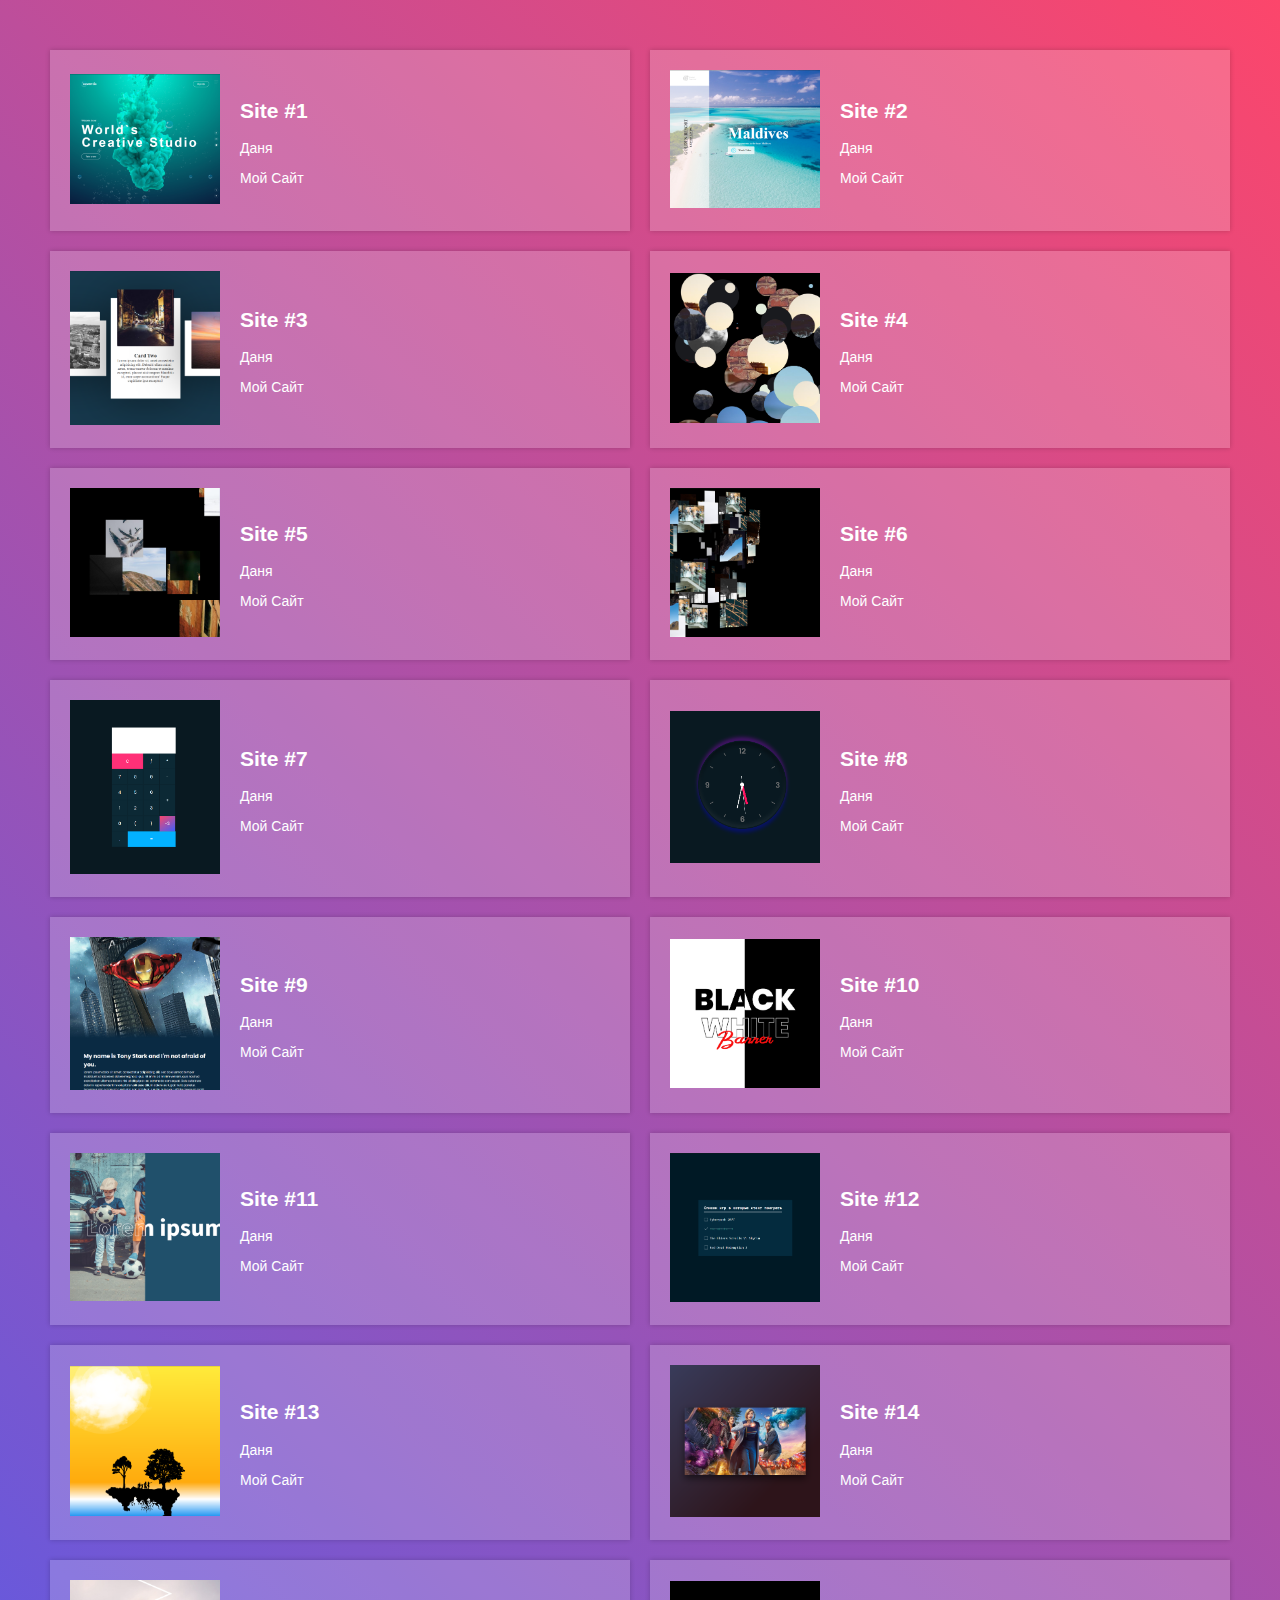
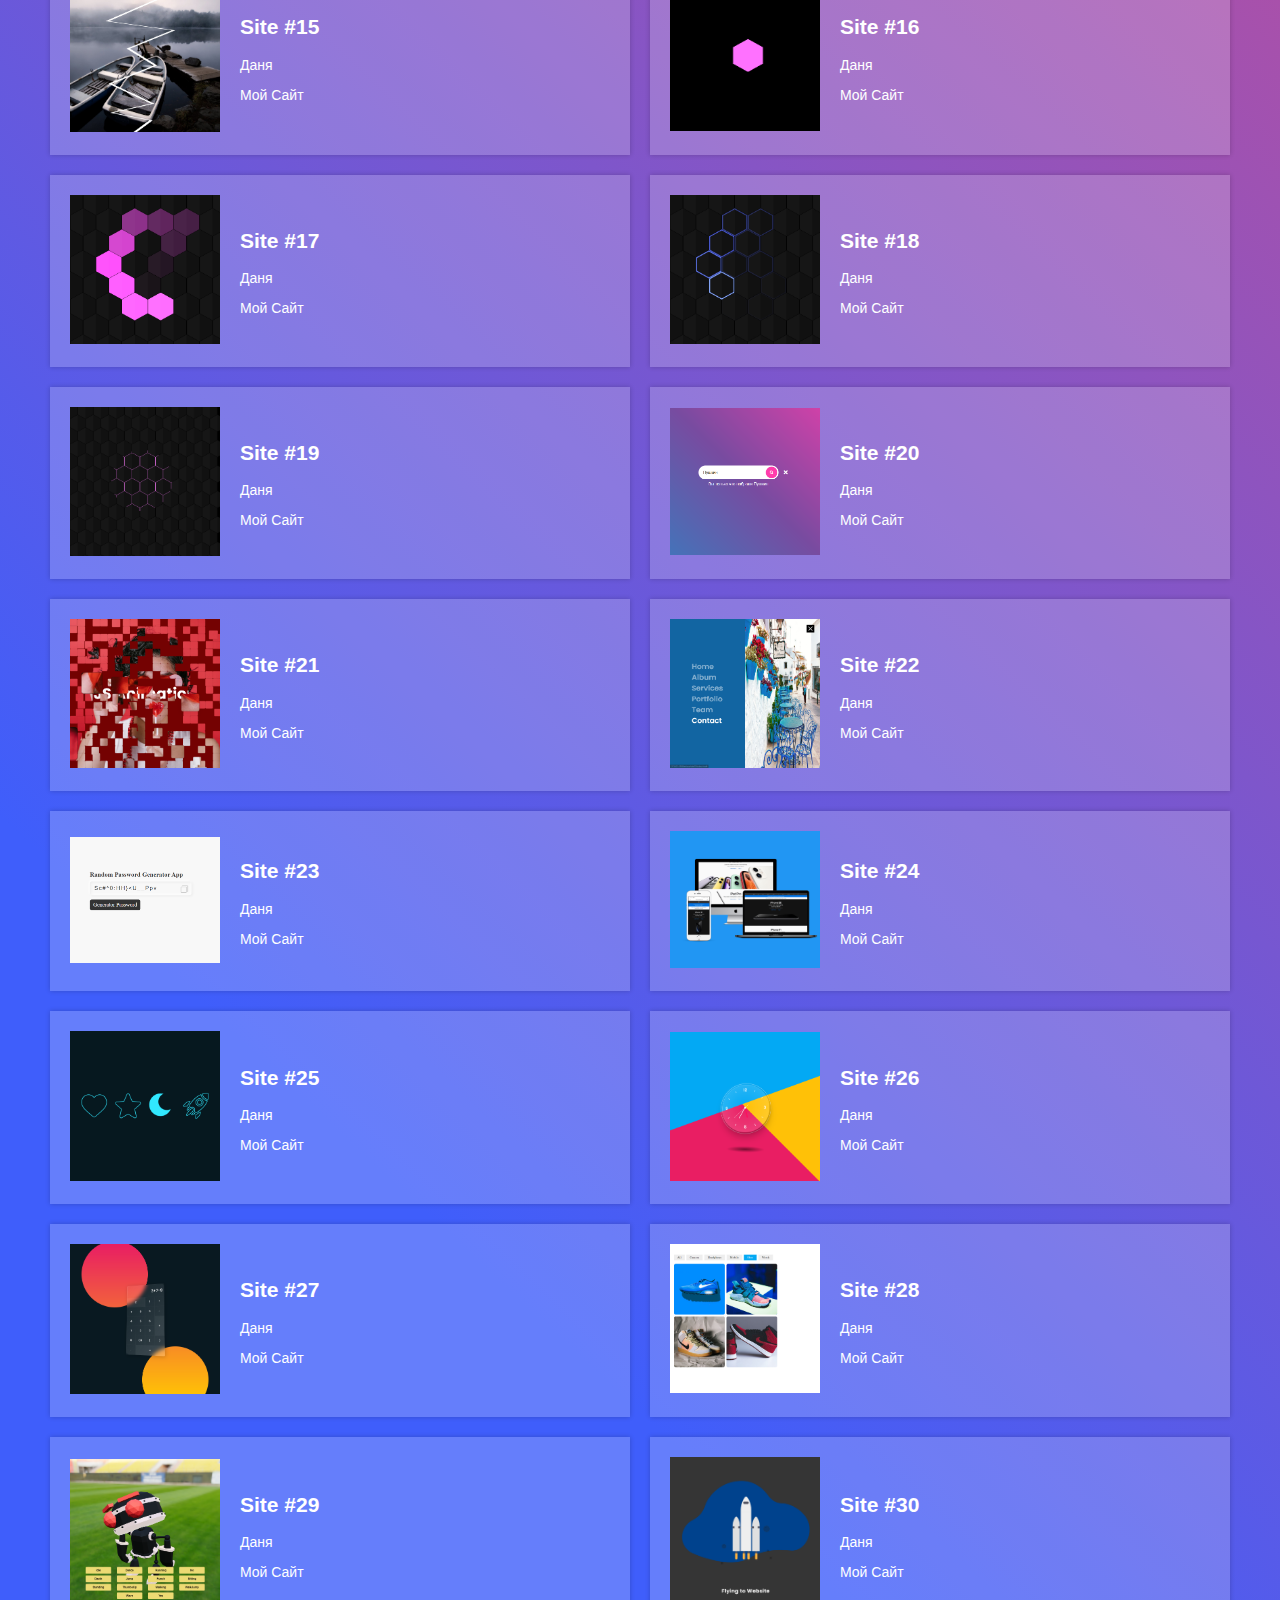
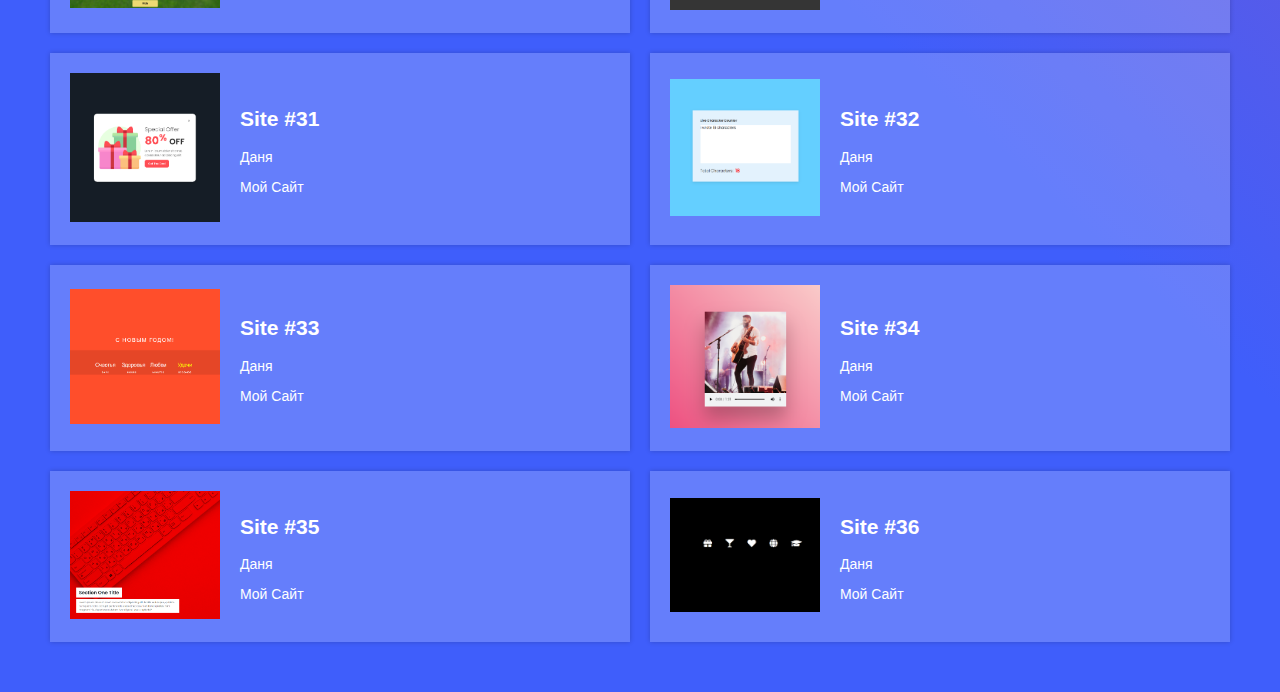
==== commit 542e2f3e: "." ====
--- a/index.html
+++ b/index.html
@@ -440,6 +440,45 @@
             </div>
         </div>
         
+        <div class="album animate__animated animate__flipInX">
+            <a href="edison/site34/index.html">
+                <img src="edison/site34/show.png" alt="">
+            </a>
+            <div class="album_details">
+                <h2>Site #34</h2>
+                <a href="google.com" target="_blank">
+                    <p class="album_artist">Даня</p>
+                </a>
+                <p class="album_desc">Мой Сайт</p>
+            </div>
+        </div>
+
+        <div class="album animate__animated animate__flipInX">
+            <a href="edison/site35/index.html">
+                <img src="edison/site35/show.png" alt="">
+            </a>
+            <div class="album_details">
+                <h2>Site #35</h2>
+                <a href="google.com" target="_blank">
+                    <p class="album_artist">Даня</p>
+                </a>
+                <p class="album_desc">Мой Сайт</p>
+            </div>
+        </div>
+
+        <div class="album animate__animated animate__flipInX">
+            <a href="edison/site36/index.html">
+                <img src="edison/site36/show.png" alt="">
+            </a>
+            <div class="album_details">
+                <h2>Site #36</h2>
+                <a href="google.com" target="_blank">
+                    <p class="album_artist">Даня</p>
+                </a>
+                <p class="album_desc">Мой Сайт</p>
+            </div>
+        </div>
+
     </div>
 </body>
 </html>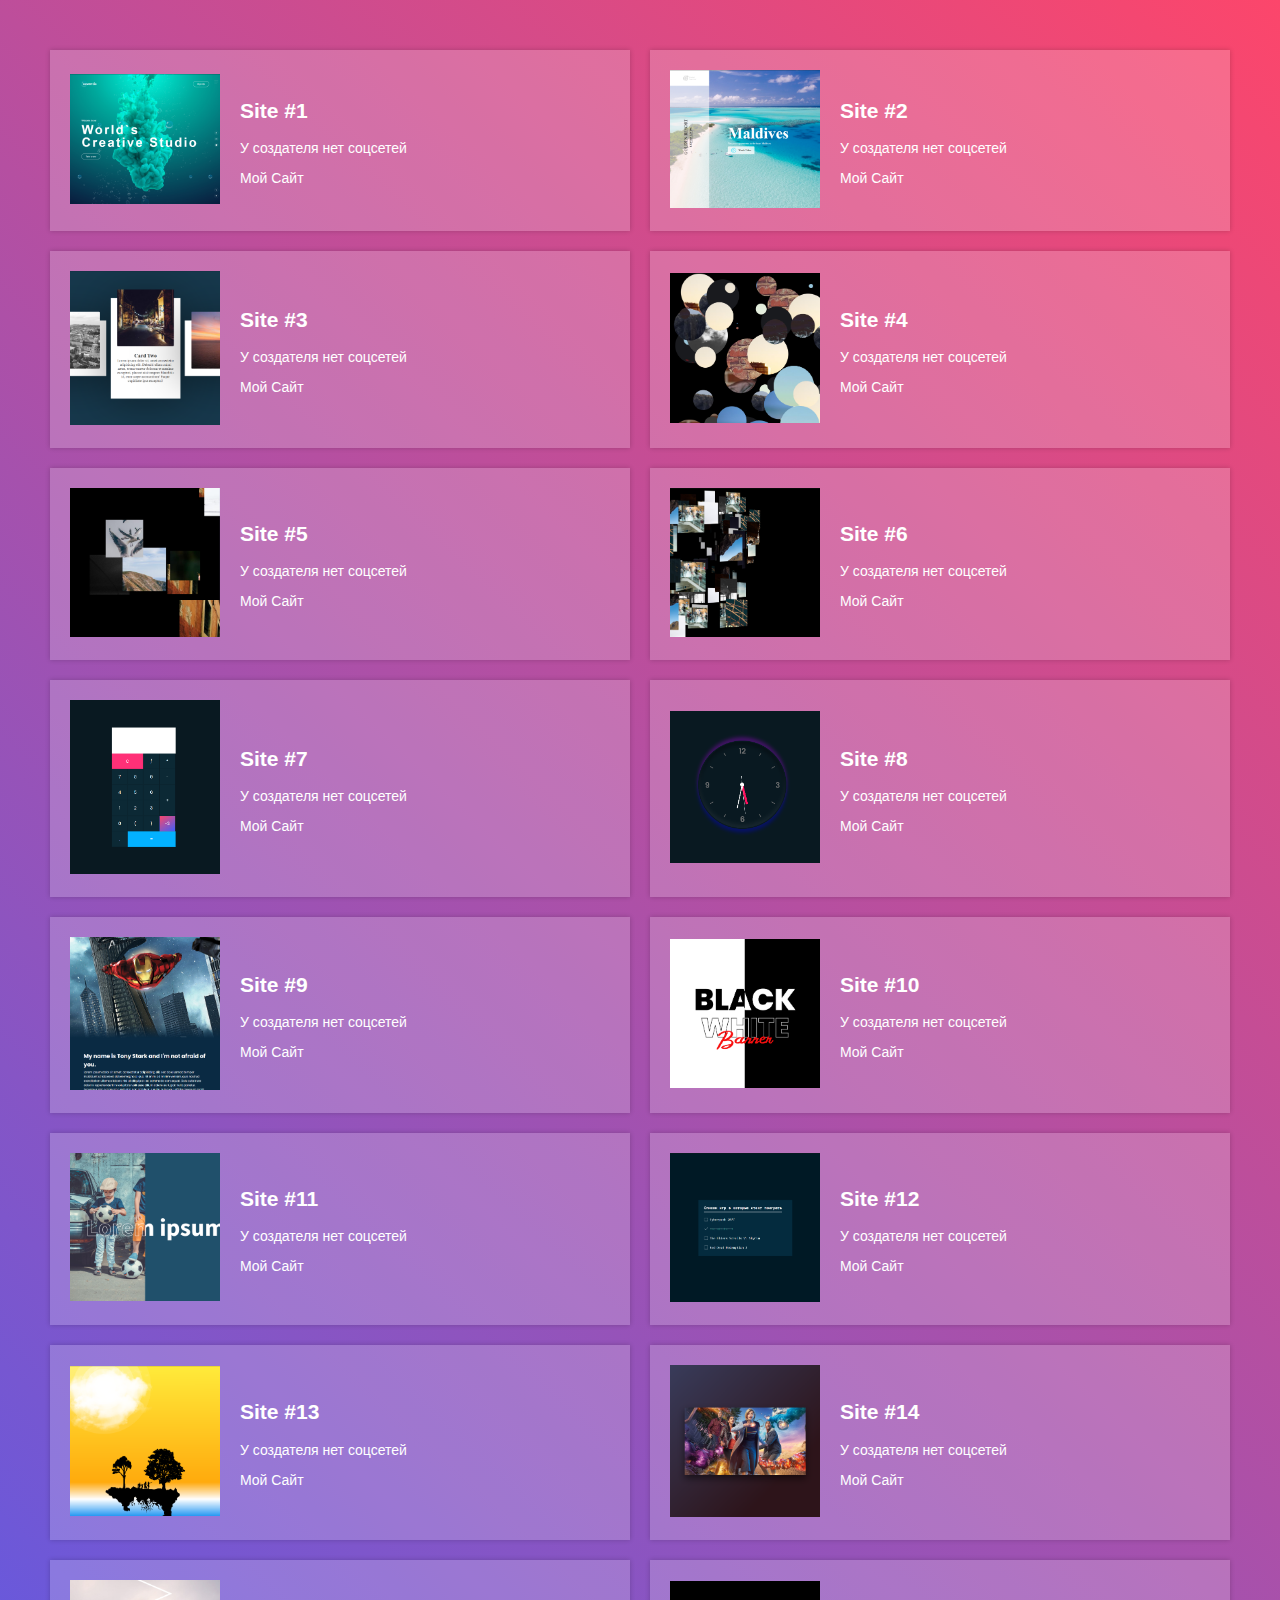
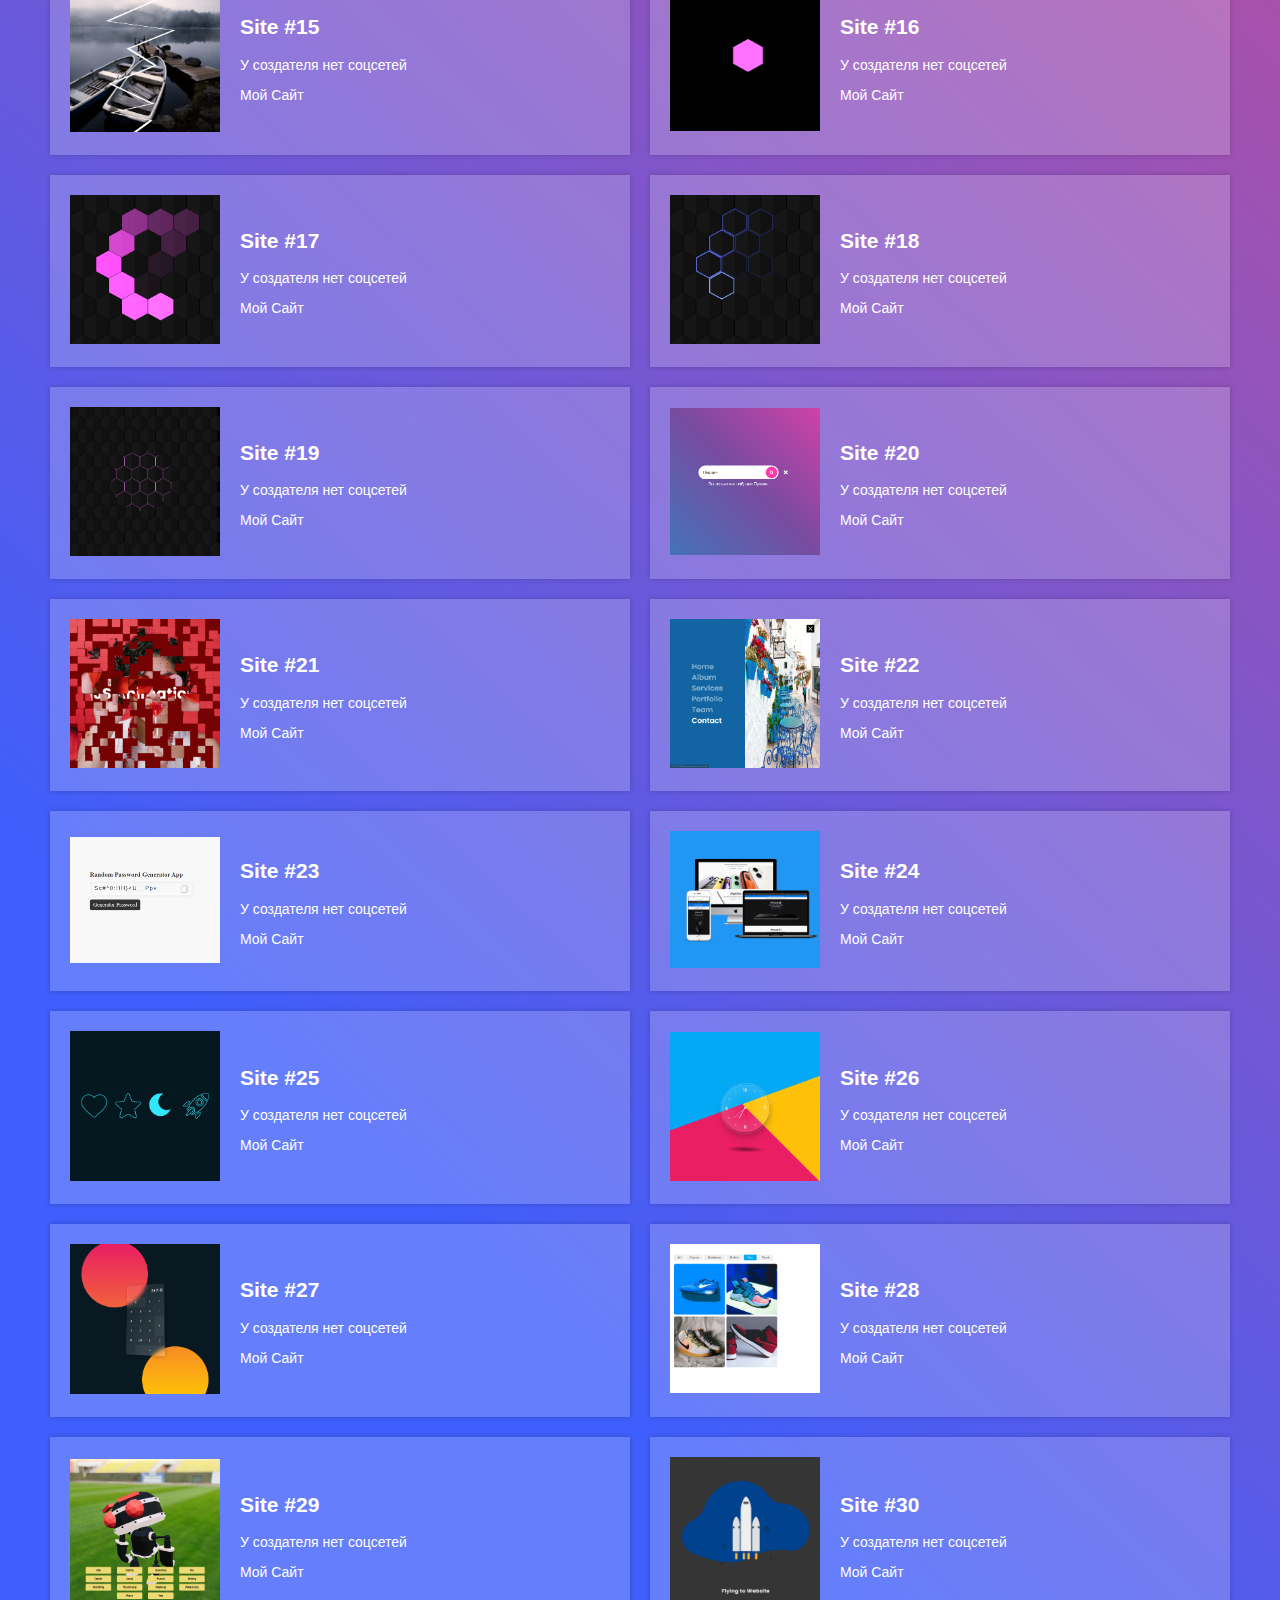
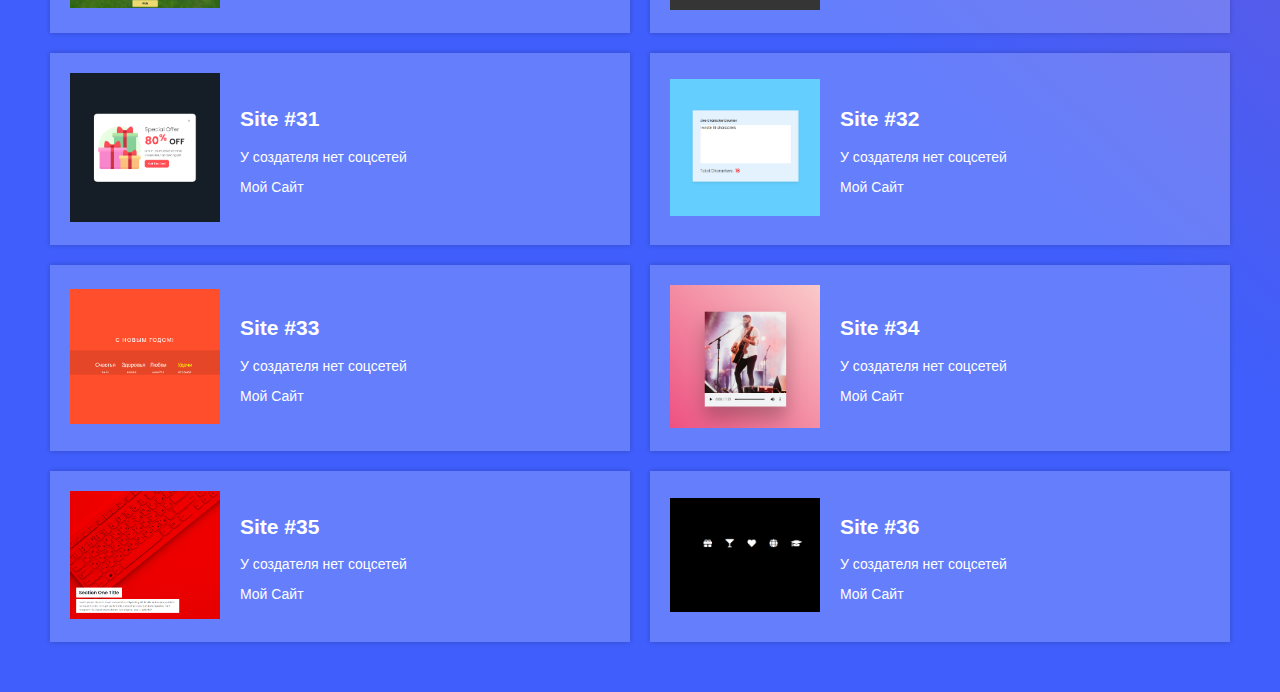
==== commit 32e028db: "Update index.html" ====
--- a/index.html
+++ b/index.html
@@ -17,8 +17,8 @@
             </a>
             <div class="album_details">
                 <h2>Site #1</h2>
-                <a href="google.com" target="_blank">
-                    <p class="album_artist">Даня</p>
+                <a href="#" target="_blank">
+                    <p class="album_artist">У создателя нет соцсетей</p>
                 </a>
                 <p class="album_desc">Мой Сайт</p>
             </div>
@@ -30,8 +30,8 @@
             </a>
             <div class="album_details">
                 <h2>Site #2</h2>
-                <a href="google.com" target="_blank">
-                    <p class="album_artist">Даня</p>
+                <a href="#" target="_blank">
+                    <p class="album_artist">У создателя нет соцсетей</p>
                 </a>
                 <p class="album_desc">Мой Сайт</p>
             </div>
@@ -43,8 +43,8 @@
             </a>
             <div class="album_details">
                 <h2>Site #3</h2>
-                <a href="google.com" target="_blank">
-                    <p class="album_artist">Даня</p>
+                <a href="#" target="_blank">
+                    <p class="album_artist">У создателя нет соцсетей</p>
                 </a>
                 <p class="album_desc">Мой Сайт</p>
             </div>
@@ -56,8 +56,8 @@
             </a>
             <div class="album_details">
                 <h2>Site #4</h2>
-                <a href="google.com" target="_blank">
-                    <p class="album_artist">Даня</p>
+                <a href="#" target="_blank">
+                    <p class="album_artist">У создателя нет соцсетей</p>
                 </a>
                 <p class="album_desc">Мой Сайт</p>
             </div>
@@ -69,8 +69,8 @@
             </a>
             <div class="album_details">
                 <h2>Site #5</h2>
-                <a href="google.com" target="_blank">
-                    <p class="album_artist">Даня</p>
+                <a href="#" target="_blank">
+                    <p class="album_artist">У создателя нет соцсетей</p>
                 </a>
                 <p class="album_desc">Мой Сайт</p>
             </div>
@@ -82,8 +82,8 @@
             </a>
             <div class="album_details">
                 <h2>Site #6</h2>
-                <a href="google.com" target="_blank">
-                    <p class="album_artist">Даня</p>
+                <a href="#" target="_blank">
+                    <p class="album_artist">У создателя нет соцсетей</p>
                 </a>
                 <p class="album_desc">Мой Сайт</p>
             </div>
@@ -95,8 +95,8 @@
             </a>
             <div class="album_details">
                 <h2>Site #7</h2>
-                <a href="google.com" target="_blank">
-                    <p class="album_artist">Даня</p>
+                <a href="#" target="_blank">
+                    <p class="album_artist">У создателя нет соцсетей</p>
                 </a>
                 <p class="album_desc">Мой Сайт</p>
             </div>
@@ -108,8 +108,8 @@
             </a>
             <div class="album_details">
                 <h2>Site #8</h2>
-                <a href="google.com" target="_blank">
-                    <p class="album_artist">Даня</p>
+                <a href="#" target="_blank">
+                    <p class="album_artist">У создателя нет соцсетей</p>
                 </a>
                 <p class="album_desc">Мой Сайт</p>
             </div>
@@ -121,8 +121,8 @@
             </a>
             <div class="album_details">
                 <h2>Site #9</h2>
-                <a href="google.com" target="_blank">
-                    <p class="album_artist">Даня</p>
+                <a href="#" target="_blank">
+                    <p class="album_artist">У создателя нет соцсетей</p>
                 </a>
                 <p class="album_desc">Мой Сайт</p>
             </div>
@@ -134,8 +134,8 @@
             </a>
             <div class="album_details">
                 <h2>Site #10</h2>
-                <a href="google.com" target="_blank">
-                    <p class="album_artist">Даня</p>
+                <a href="#" target="_blank">
+                    <p class="album_artist">У создателя нет соцсетей</p>
                 </a>
                 <p class="album_desc">Мой Сайт</p>
             </div>
@@ -147,8 +147,8 @@
             </a>
             <div class="album_details">
                 <h2>Site #11</h2>
-                <a href="google.com" target="_blank">
-                    <p class="album_artist">Даня</p>
+                <a href="#" target="_blank">
+                    <p class="album_artist">У создателя нет соцсетей</p>
                 </a>
                 <p class="album_desc">Мой Сайт</p>
             </div>
@@ -160,8 +160,8 @@
             </a>
             <div class="album_details">
                 <h2>Site #12</h2>
-                <a href="google.com" target="_blank">
-                    <p class="album_artist">Даня</p>
+                <a href="#" target="_blank">
+                    <p class="album_artist">У создателя нет соцсетей</p>
                 </a>
                 <p class="album_desc">Мой Сайт</p>
             </div>
@@ -173,8 +173,8 @@
             </a>
             <div class="album_details">
                 <h2>Site #13</h2>
-                <a href="google.com" target="_blank">
-                    <p class="album_artist">Даня</p>
+                <a href="#" target="_blank">
+                    <p class="album_artist">У создателя нет соцсетей</p>
                 </a>
                 <p class="album_desc">Мой Сайт</p>
             </div>
@@ -186,8 +186,8 @@
             </a>
             <div class="album_details">
                 <h2>Site #14</h2>
-                <a href="google.com" target="_blank">
-                    <p class="album_artist">Даня</p>
+                <a href="#" target="_blank">
+                    <p class="album_artist">У создателя нет соцсетей</p>
                 </a>
                 <p class="album_desc">Мой Сайт</p>
             </div>
@@ -199,8 +199,8 @@
             </a>
             <div class="album_details">
                 <h2>Site #15</h2>
-                <a href="google.com" target="_blank">
-                    <p class="album_artist">Даня</p>
+                <a href="#" target="_blank">
+                    <p class="album_artist">У создателя нет соцсетей</p>
                 </a>
                 <p class="album_desc">Мой Сайт</p>
             </div>
@@ -212,8 +212,8 @@
             </a>
             <div class="album_details">
                 <h2>Site #16</h2>
-                <a href="google.com" target="_blank">
-                    <p class="album_artist">Даня</p>
+                <a href="#" target="_blank">
+                    <p class="album_artist">У создателя нет соцсетей</p>
                 </a>
                 <p class="album_desc">Мой Сайт</p>
             </div>
@@ -225,8 +225,8 @@
             </a>
             <div class="album_details">
                 <h2>Site #17</h2>
-                <a href="google.com" target="_blank">
-                    <p class="album_artist">Даня</p>
+                <a href="#" target="_blank">
+                    <p class="album_artist">У создателя нет соцсетей</p>
                 </a>
                 <p class="album_desc">Мой Сайт</p>
             </div>
@@ -238,8 +238,8 @@
             </a>
             <div class="album_details">
                 <h2>Site #18</h2>
-                <a href="google.com" target="_blank">
-                    <p class="album_artist">Даня</p>
+                <a href="#" target="_blank">
+                    <p class="album_artist">У создателя нет соцсетей</p>
                 </a>
                 <p class="album_desc">Мой Сайт</p>
             </div>
@@ -251,8 +251,8 @@
             </a>
             <div class="album_details">
                 <h2>Site #19</h2>
-                <a href="google.com" target="_blank">
-                    <p class="album_artist">Даня</p>
+                <a href="#" target="_blank">
+                    <p class="album_artist">У создателя нет соцсетей</p>
                 </a>
                 <p class="album_desc">Мой Сайт</p>
             </div>
@@ -264,8 +264,8 @@
             </a>
             <div class="album_details">
                 <h2>Site #20</h2>
-                <a href="google.com" target="_blank">
-                    <p class="album_artist">Даня</p>
+                <a href="#" target="_blank">
+                    <p class="album_artist">У создателя нет соцсетей</p>
                 </a>
                 <p class="album_desc">Мой Сайт</p>
             </div>
@@ -277,8 +277,8 @@
             </a>
             <div class="album_details">
                 <h2>Site #21</h2>
-                <a href="google.com" target="_blank">
-                    <p class="album_artist">Даня</p>
+                <a href="#" target="_blank">
+                    <p class="album_artist">У создателя нет соцсетей</p>
                 </a>
                 <p class="album_desc">Мой Сайт</p>
             </div>
@@ -290,8 +290,8 @@
             </a>
             <div class="album_details">
                 <h2>Site #22</h2>
-                <a href="google.com" target="_blank">
-                    <p class="album_artist">Даня</p>
+                <a href="#" target="_blank">
+                    <p class="album_artist">У создателя нет соцсетей</p>
                 </a>
                 <p class="album_desc">Мой Сайт</p>
             </div>
@@ -303,8 +303,8 @@
             </a>
             <div class="album_details">
                 <h2>Site #23</h2>
-                <a href="google.com" target="_blank">
-                    <p class="album_artist">Даня</p>
+                <a href="#" target="_blank">
+                    <p class="album_artist">У создателя нет соцсетей</p>
                 </a>
                 <p class="album_desc">Мой Сайт</p>
             </div>
@@ -316,8 +316,8 @@
             </a>
             <div class="album_details">
                 <h2>Site #24</h2>
-                <a href="google.com" target="_blank">
-                    <p class="album_artist">Даня</p>
+                <a href="#" target="_blank">
+                    <p class="album_artist">У создателя нет соцсетей</p>
                 </a>
                 <p class="album_desc">Мой Сайт</p>
             </div>
@@ -329,8 +329,8 @@
             </a>
             <div class="album_details">
                 <h2>Site #25</h2>
-                <a href="google.com" target="_blank">
-                    <p class="album_artist">Даня</p>
+                <a href="#" target="_blank">
+                    <p class="album_artist">У создателя нет соцсетей</p>
                 </a>
                 <p class="album_desc">Мой Сайт</p>
             </div>
@@ -342,8 +342,8 @@
             </a>
             <div class="album_details">
                 <h2>Site #26</h2>
-                <a href="google.com" target="_blank">
-                    <p class="album_artist">Даня</p>
+                <a href="#" target="_blank">
+                    <p class="album_artist">У создателя нет соцсетей</p>
                 </a>
                 <p class="album_desc">Мой Сайт</p>
             </div>
@@ -355,8 +355,8 @@
             </a>
             <div class="album_details">
                 <h2>Site #27</h2>
-                <a href="google.com" target="_blank">
-                    <p class="album_artist">Даня</p>
+                <a href="#" target="_blank">
+                    <p class="album_artist">У создателя нет соцсетей</p>
                 </a>
                 <p class="album_desc">Мой Сайт</p>
             </div>
@@ -368,8 +368,8 @@
             </a>
             <div class="album_details">
                 <h2>Site #28</h2>
-                <a href="google.com" target="_blank">
-                    <p class="album_artist">Даня</p>
+                <a href="#" target="_blank">
+                    <p class="album_artist">У создателя нет соцсетей</p>
                 </a>
                 <p class="album_desc">Мой Сайт</p>
             </div>
@@ -381,8 +381,8 @@
             </a>
             <div class="album_details">
                 <h2>Site #29</h2>
-                <a href="google.com" target="_blank">
-                    <p class="album_artist">Даня</p>
+                <a href="#" target="_blank">
+                    <p class="album_artist">У создателя нет соцсетей</p>
                 </a>
                 <p class="album_desc">Мой Сайт</p>
             </div>
@@ -394,8 +394,8 @@
             </a>
             <div class="album_details">
                 <h2>Site #30</h2>
-                <a href="google.com" target="_blank">
-                    <p class="album_artist">Даня</p>
+                <a href="#" target="_blank">
+                    <p class="album_artist">У создателя нет соцсетей</p>
                 </a>
                 <p class="album_desc">Мой Сайт</p>
             </div>
@@ -407,8 +407,8 @@
             </a>
             <div class="album_details">
                 <h2>Site #31</h2>
-                <a href="google.com" target="_blank">
-                    <p class="album_artist">Даня</p>
+                <a href="#" target="_blank">
+                    <p class="album_artist">У создателя нет соцсетей</p>
                 </a>
                 <p class="album_desc">Мой Сайт</p>
             </div>
@@ -420,8 +420,8 @@
             </a>
             <div class="album_details">
                 <h2>Site #32</h2>
-                <a href="google.com" target="_blank">
-                    <p class="album_artist">Даня</p>
+                <a href="#" target="_blank">
+                    <p class="album_artist">У создателя нет соцсетей</p>
                 </a>
                 <p class="album_desc">Мой Сайт</p>
             </div>
@@ -433,8 +433,8 @@
             </a>
             <div class="album_details">
                 <h2>Site #33</h2>
-                <a href="google.com" target="_blank">
-                    <p class="album_artist">Даня</p>
+                <a href="#" target="_blank">
+                    <p class="album_artist">У создателя нет соцсетей</p>
                 </a>
                 <p class="album_desc">Мой Сайт</p>
             </div>
@@ -446,8 +446,8 @@
             </a>
             <div class="album_details">
                 <h2>Site #34</h2>
-                <a href="google.com" target="_blank">
-                    <p class="album_artist">Даня</p>
+                <a href="#" target="_blank">
+                    <p class="album_artist">У создателя нет соцсетей</p>
                 </a>
                 <p class="album_desc">Мой Сайт</p>
             </div>
@@ -459,8 +459,8 @@
             </a>
             <div class="album_details">
                 <h2>Site #35</h2>
-                <a href="google.com" target="_blank">
-                    <p class="album_artist">Даня</p>
+                <a href="#" target="_blank">
+                    <p class="album_artist">У создателя нет соцсетей</p>
                 </a>
                 <p class="album_desc">Мой Сайт</p>
             </div>
@@ -472,8 +472,8 @@
             </a>
             <div class="album_details">
                 <h2>Site #36</h2>
-                <a href="google.com" target="_blank">
-                    <p class="album_artist">Даня</p>
+                <a href="#" target="_blank">
+                    <p class="album_artist">У создателя нет соцсетей</p>
                 </a>
                 <p class="album_desc">Мой Сайт</p>
             </div>
